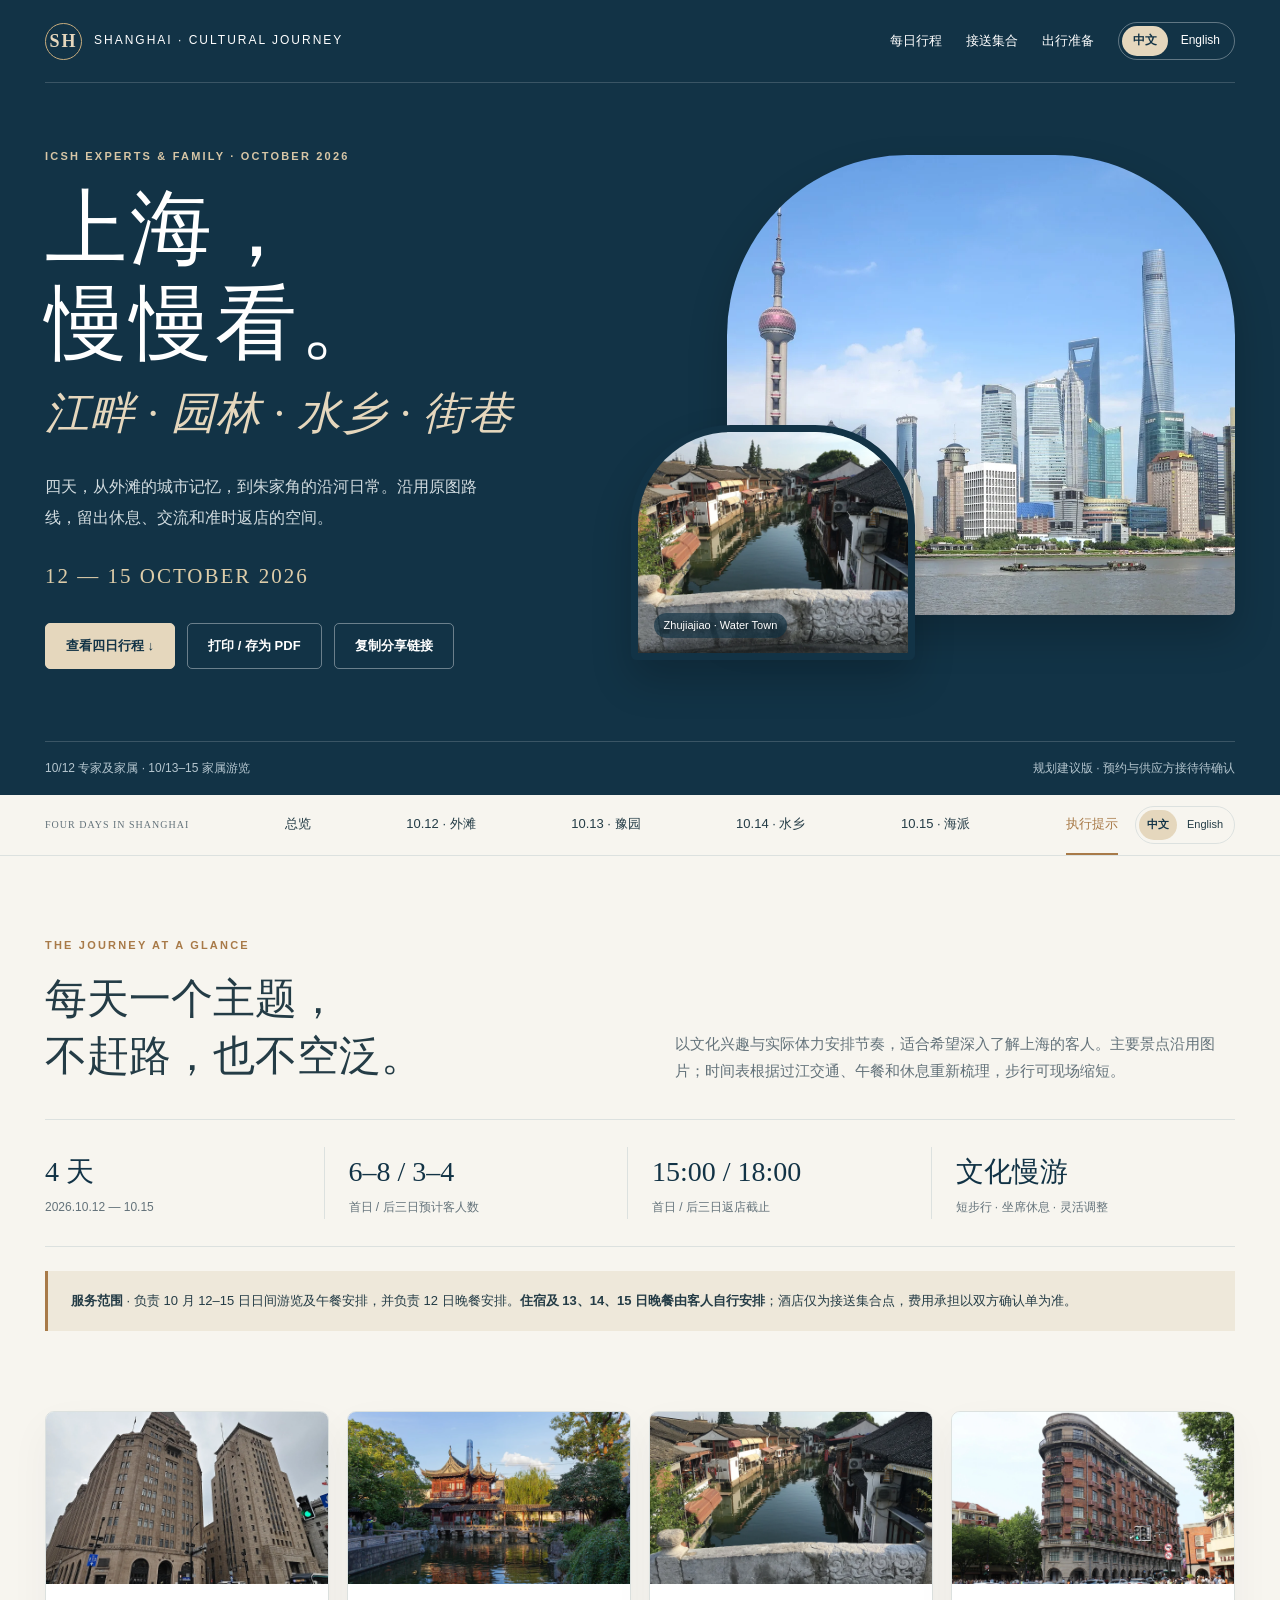
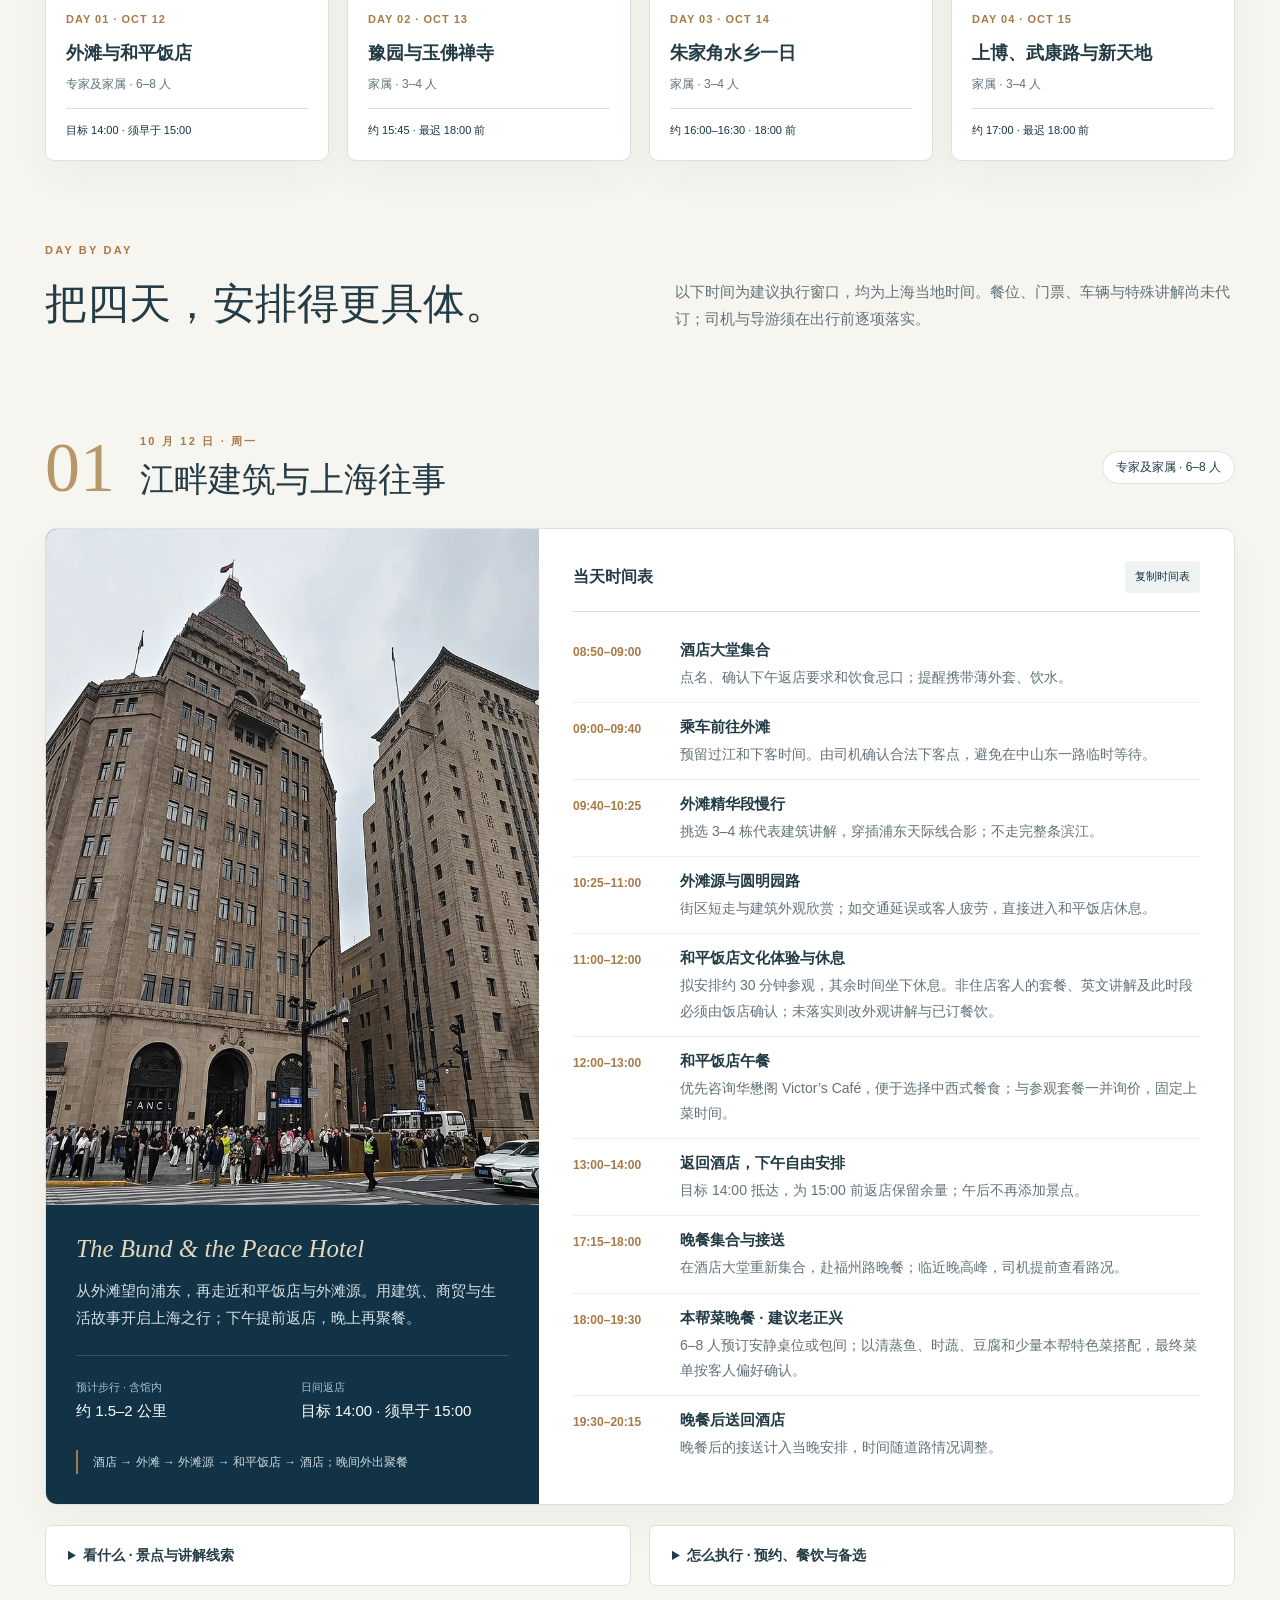
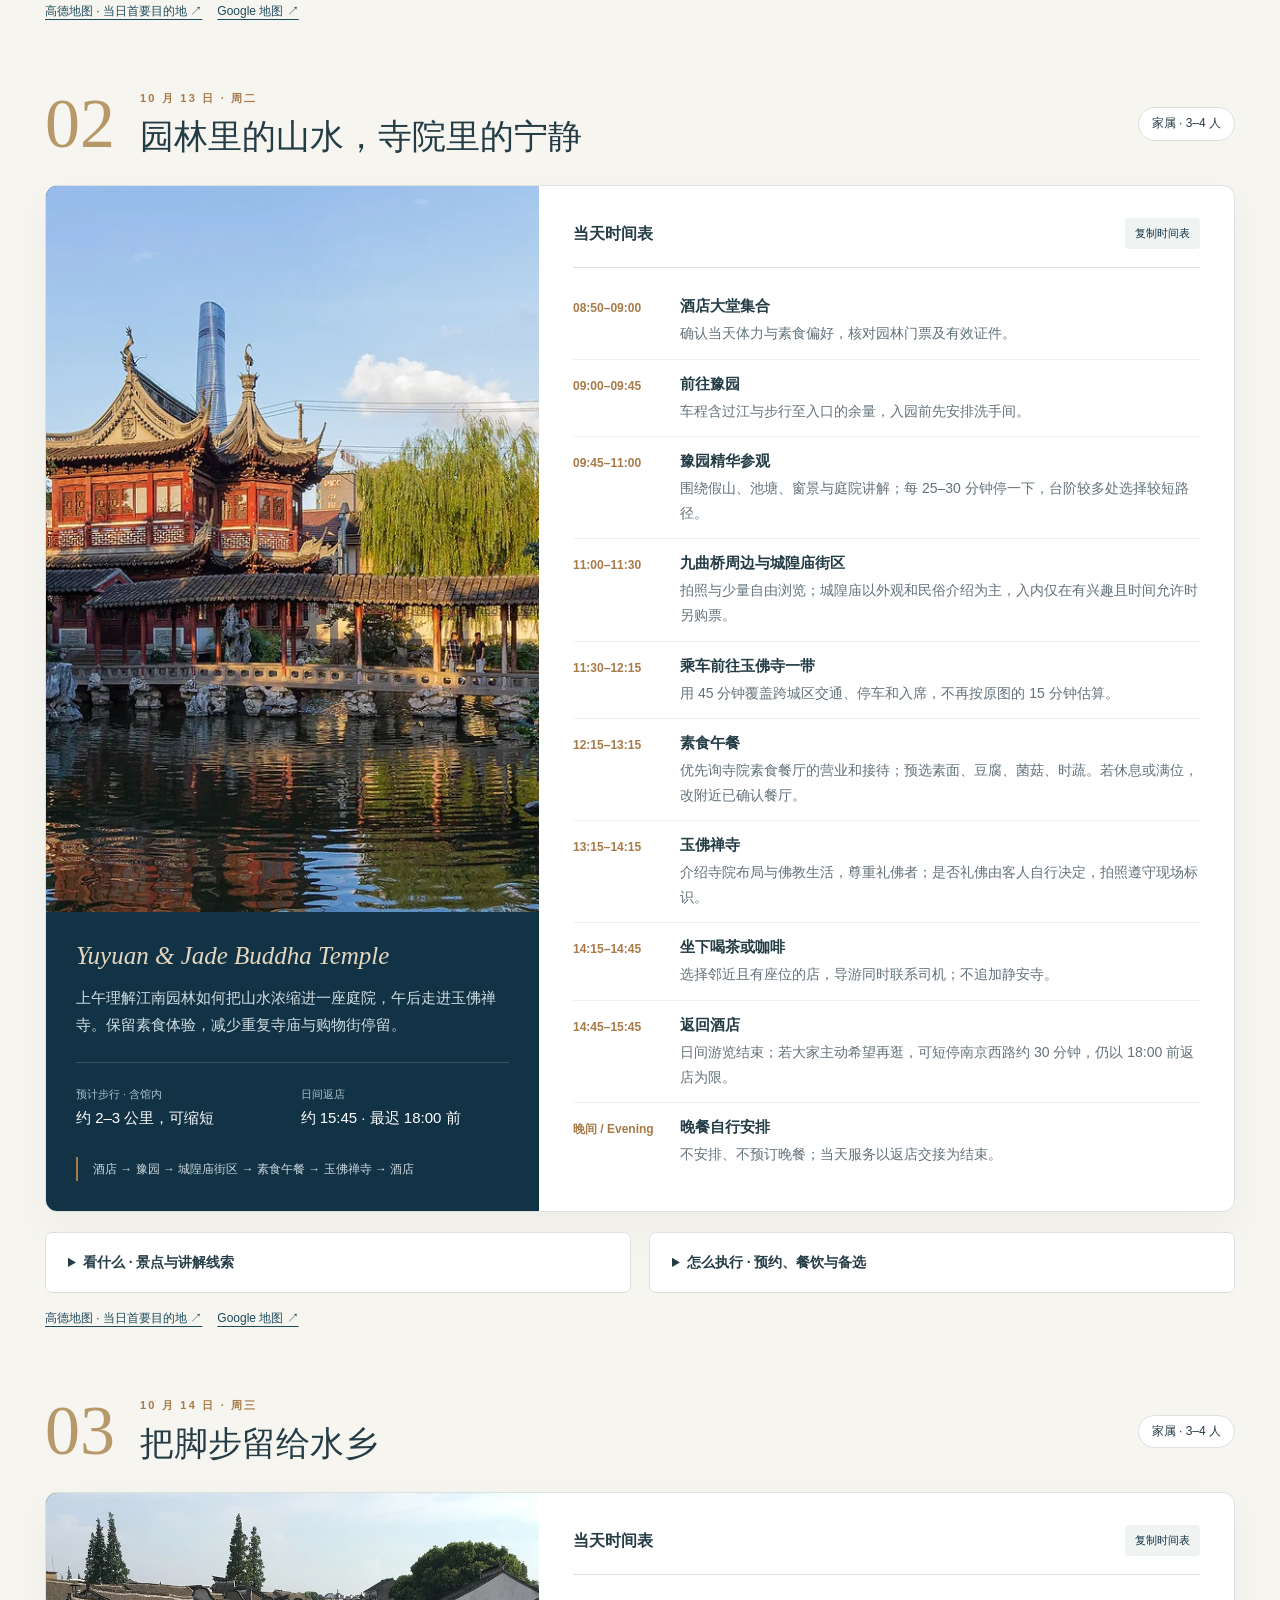
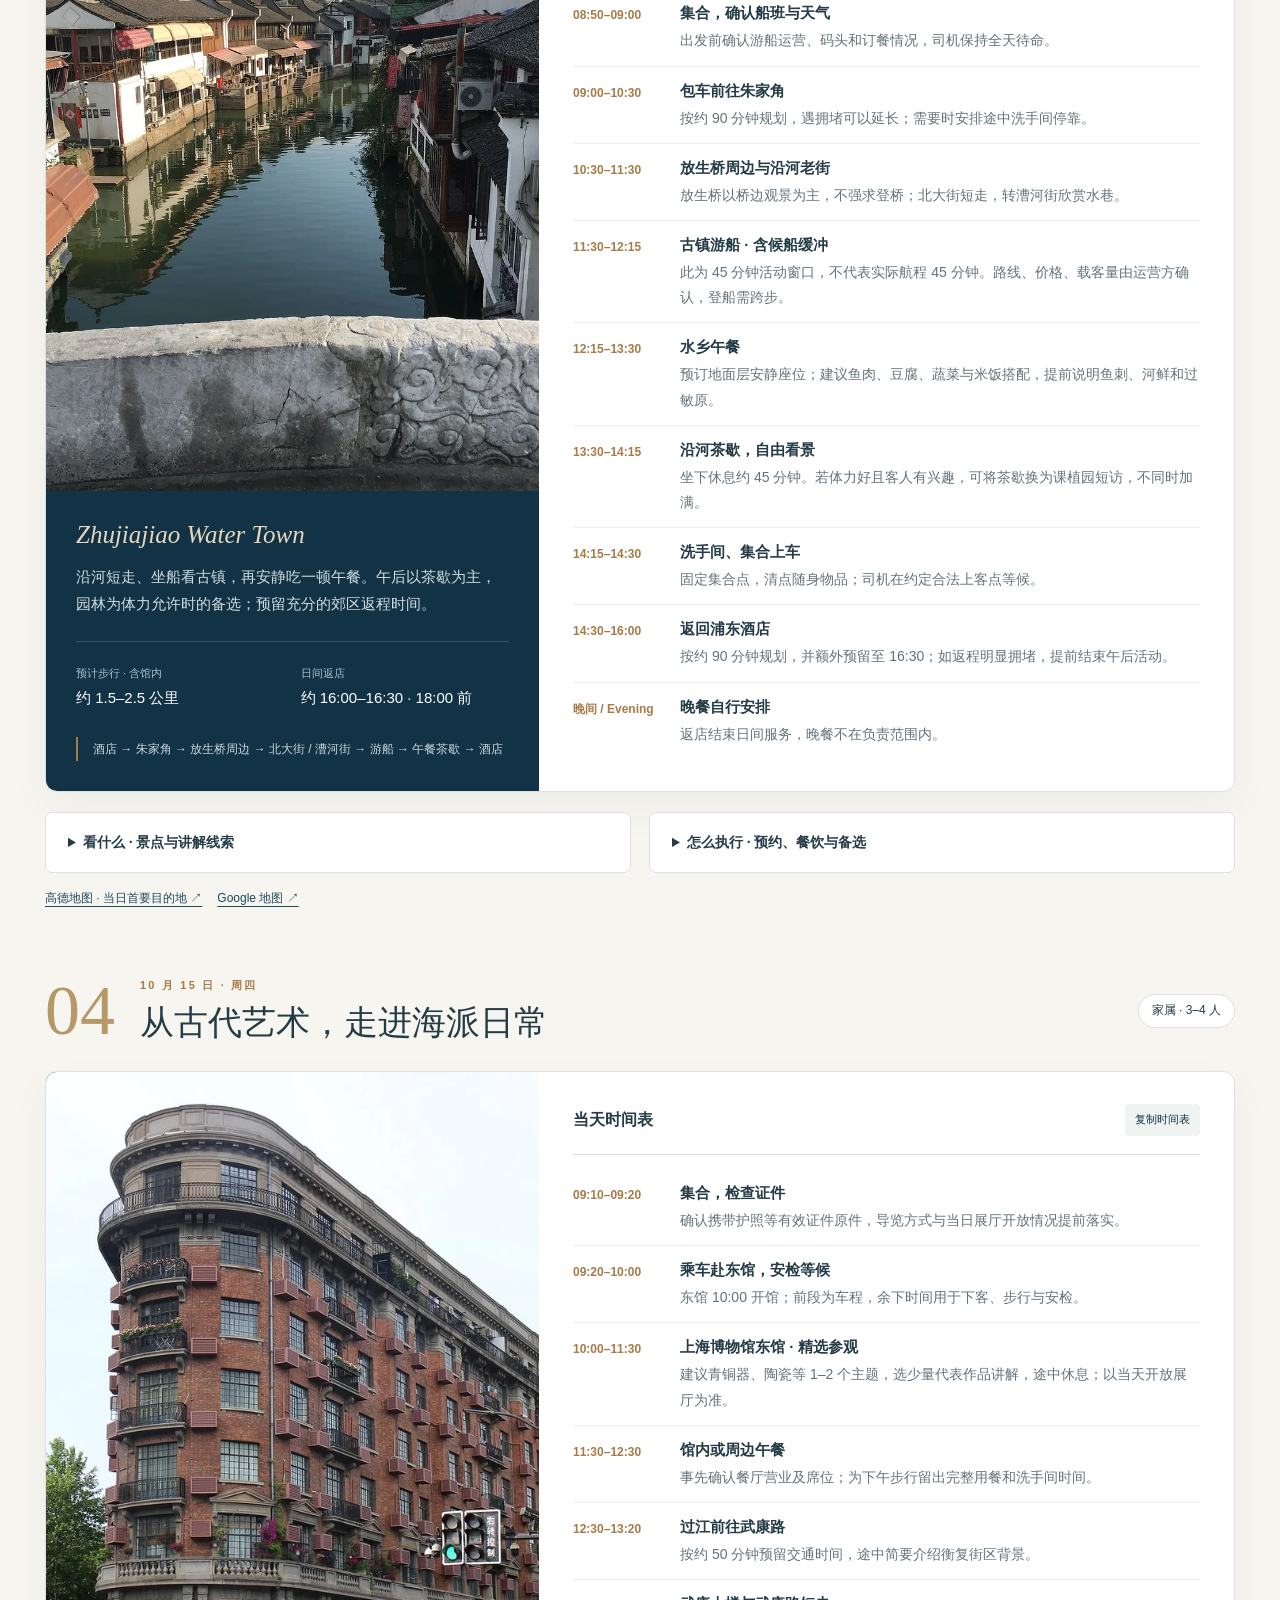
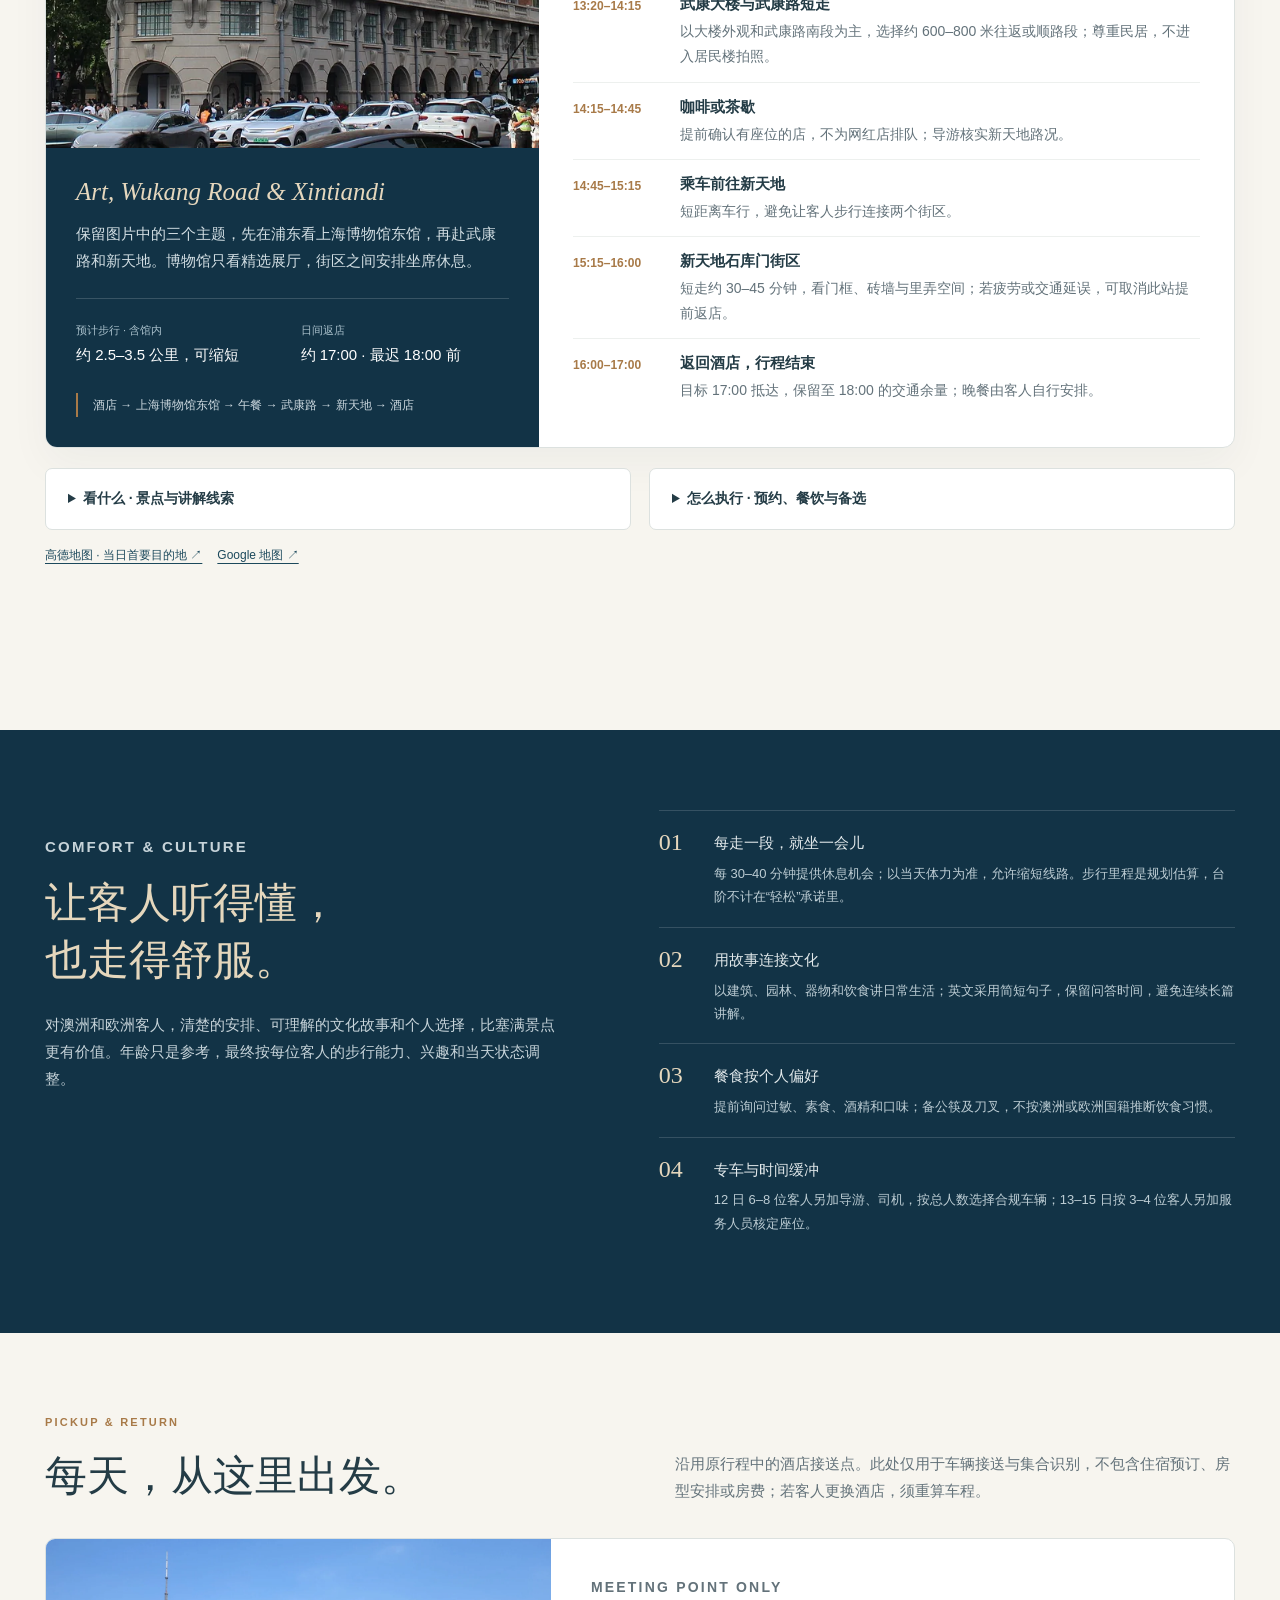
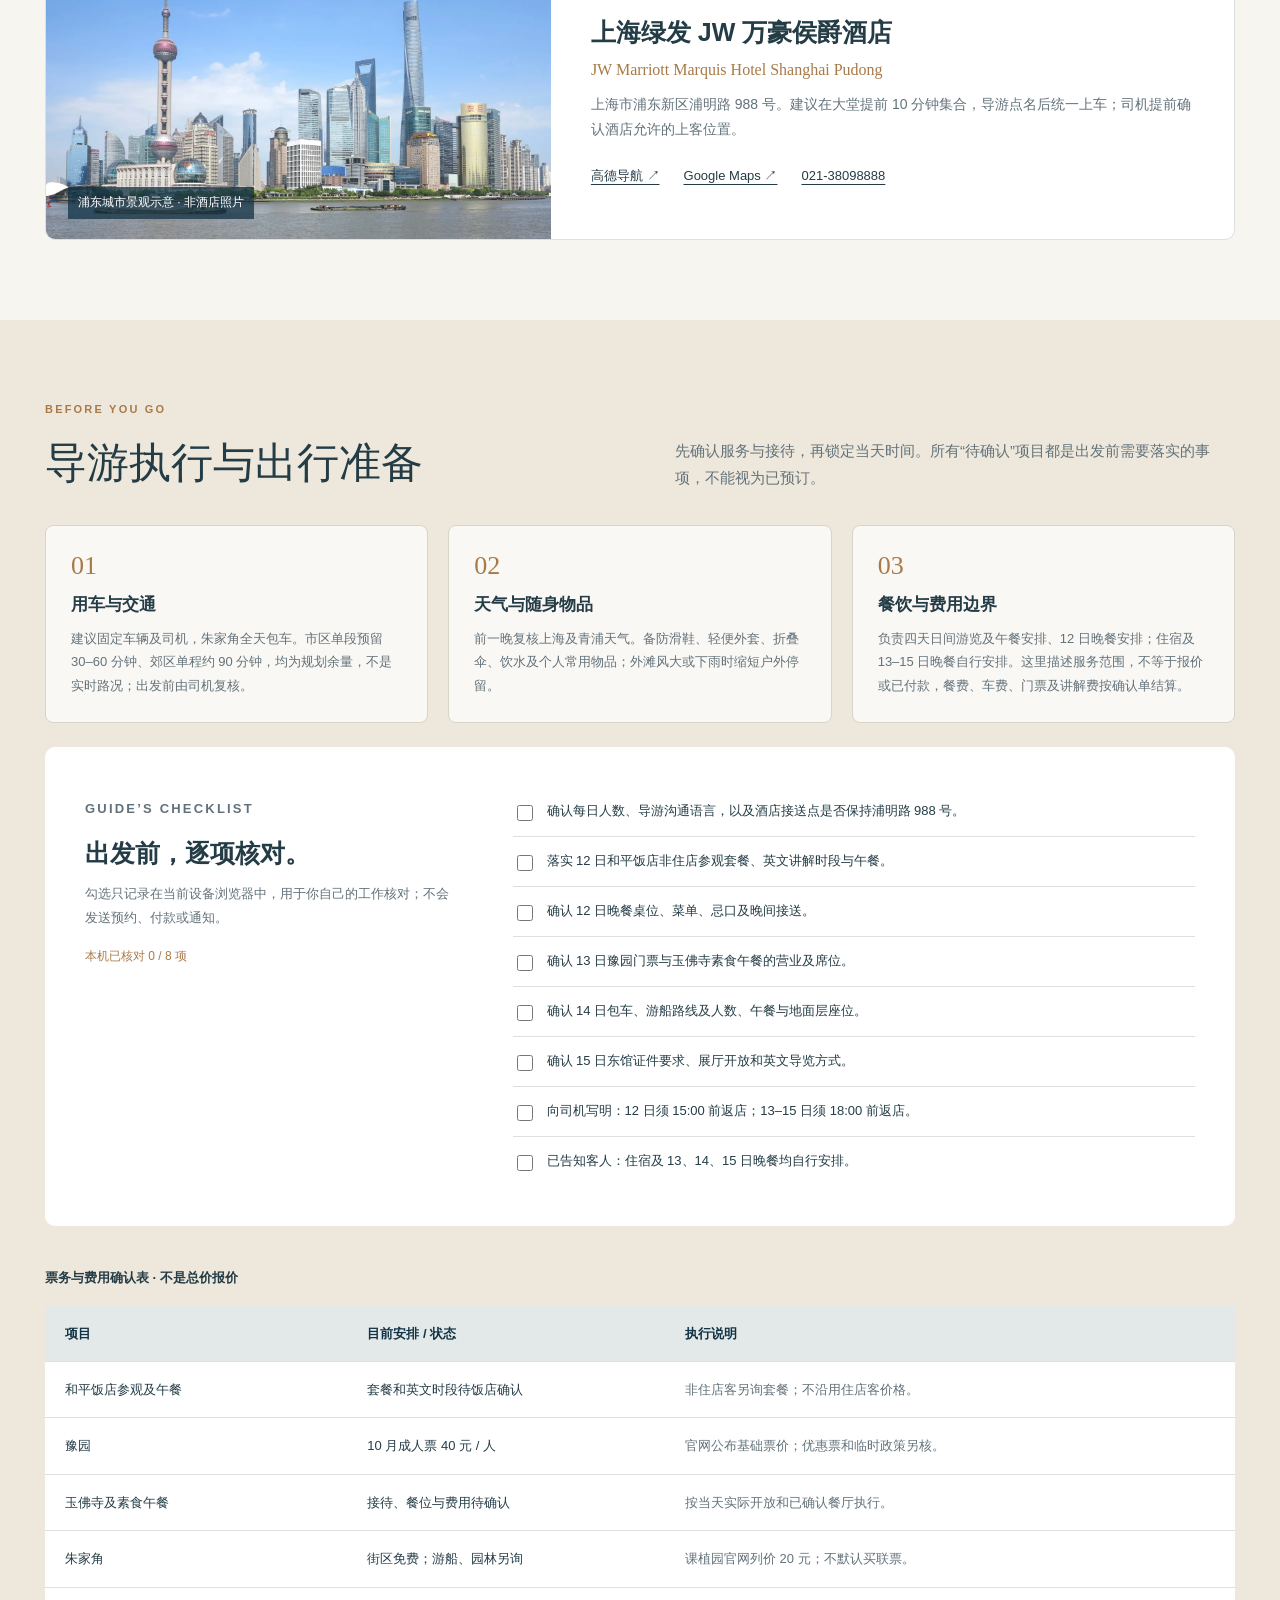
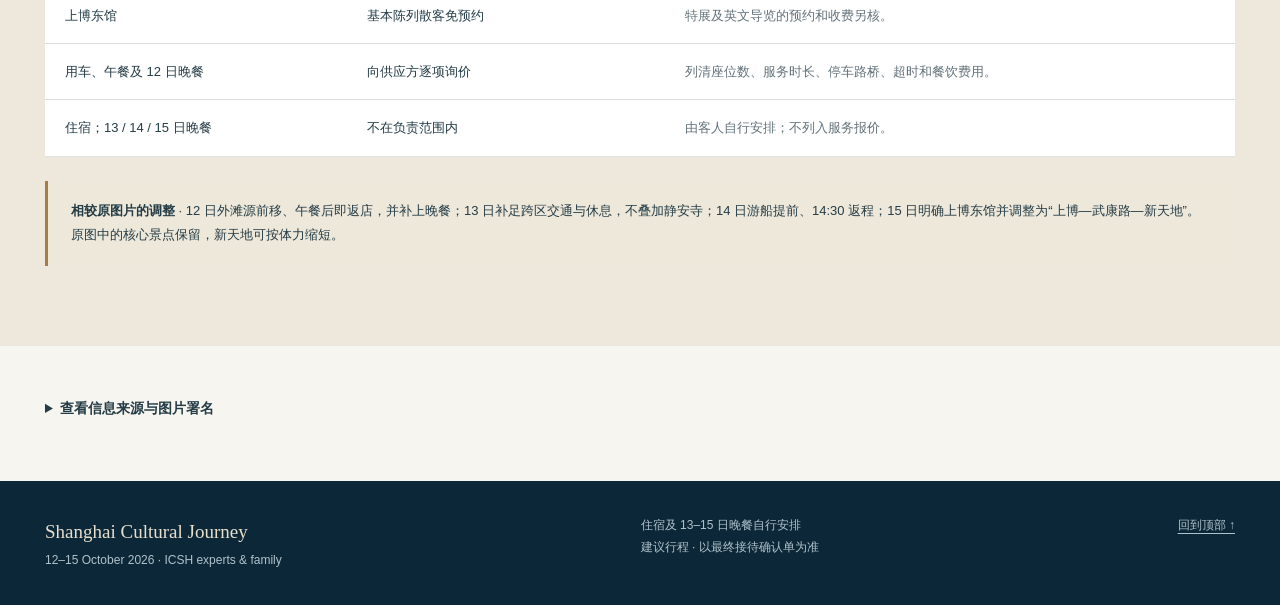
==== index.html @ ed3aecfb "Add files via upload" ====
<!doctype html>
<html lang="zh-CN"><head><meta charset="utf-8"><meta name="viewport" content="width=device-width,initial-scale=1"><meta name="theme-color" content="#123346"><meta name="description" content="上海四日文化之旅 · Shanghai Cultural Journey. 12–15 October 2026. 中文 / English，一键切换详细图文行程。"><title>上海四日文化之旅 | 2026年10月12–15日</title><link rel="icon" href="data:image/svg+xml,%3Csvg xmlns=%22http://www.w3.org/2000/svg%22 viewBox=%220 0 64 64%22%3E%3Crect width=%2264%22 height=%2264%22 rx=%2212%22 fill=%22%23123346%22/%3E%3Ctext x=%2232%22 y=%2242%22 text-anchor=%22middle%22 font-size=%2230%22 font-family=%22serif%22 fill=%22%23e5d7bd%22%3ESH%3C/text%3E%3C/svg%3E"><style>:root{--navy:#123346;--navy2:#1c495c;--ink:#243c46;--muted:#63727a;--paper:#f7f5ef;--sand:#e5d7bd;--gold:#a87a48;--line:#dce1df;--white:#fff;--shadow:0 16px 42px #1233460b}*{box-sizing:border-box}html{scroll-behavior:smooth;scroll-padding-top:96px}body{margin:0;background:var(--paper);color:var(--ink);font-family:"Segoe UI","Microsoft YaHei","PingFang SC",sans-serif;line-height:1.8}a{color:inherit;text-underline-offset:4px}button{font:inherit;cursor:pointer}button,a,input,summary{-webkit-tap-highlight-color:transparent}button:focus-visible,a:focus-visible,summary:focus-visible,input:focus-visible{outline:3px solid #d59447;outline-offset:5px}img{display:block;width:100%;object-fit:cover}h1,h2,h3,h4,p{margin:0}h1,h2,.serif{font-family:Georgia,"Songti SC","SimSun",serif}h2{font-size:clamp(30px,3.3vw,48px);font-weight:500;line-height:1.35}h3{font-size:21px;line-height:1.5}p+p{margin-top:12px}.shell{width:min(1190px,calc(100% - 64px));margin:auto}.skip{position:fixed;top:-100px;left:12px;background:white;z-index:100;padding:12px}.skip:focus{top:12px}.topbar{display:flex;justify-content:space-between;align-items:center;gap:24px;padding:22px 0;border-bottom:1px solid #ffffff2b;position:relative;z-index:2}.brand{display:flex;gap:12px;align-items:center;text-decoration:none;font-size:12px;letter-spacing:2px}.brand b{font-family:Georgia,serif;border:1px solid #c7ac7d;border-radius:50%;width:37px;height:37px;display:grid;place-items:center;color:var(--sand);font-size:18px}.toplinks{display:flex;gap:24px;align-items:center;font-size:13px}.toplinks a{text-decoration:none}.language{padding:7px 14px;border:1px solid #ffffff55;border-radius:24px}.hero{background:var(--navy);color:white;overflow:hidden}.hero-grid{display:grid;grid-template-columns:1fr 1.15fr;gap:60px;align-items:center;padding:64px 0 72px}.eyebrow{color:var(--gold);font-size:11px;font-weight:700;letter-spacing:2.2px;text-transform:uppercase;margin-bottom:14px}.hero .eyebrow{color:#d7c6a6}.hero h1{font-size:clamp(55px,6.4vw,92px);line-height:1.16;letter-spacing:3px;font-weight:500}.hero h1 em{display:block;color:var(--sand);font-size:.54em;letter-spacing:1px;font-weight:400;line-height:1.5;margin-top:10px}.hero-lead{color:#d2dce0;max-width:440px;margin:24px 0;font-size:16px;line-height:1.95}.date{font-family:Georgia,serif;color:#decda9;font-size:21px;letter-spacing:2px}.actions{display:flex;gap:12px;flex-wrap:wrap;margin-top:28px}.btn{display:inline-flex;align-items:center;justify-content:center;text-decoration:none;min-height:45px;padding:10px 20px;border:1px solid var(--line);border-radius:5px;background:transparent;color:var(--navy);font-size:13px;font-weight:600;gap:8px}.btn.primary{background:var(--sand);border-color:var(--sand);color:var(--navy)}.btn.ghost{color:white;border-color:#ffffff60}.hero-mosaic{height:505px;position:relative}.hero-photo{margin:0;position:absolute;overflow:hidden;box-shadow:0 20px 40px #0003}.hero-photo.main{right:0;top:0;width:84%;height:460px;border-radius:180px 180px 6px 6px}.hero-photo.small{bottom:0;left:0;width:47%;height:235px;border:7px solid var(--navy);border-radius:100px 100px 6px 6px}.hero-photo img{height:100%}.hero-photo figcaption{position:absolute;left:16px;bottom:15px;color:white;text-shadow:0 1px 7px #000;background:#123346aa;padding:3px 10px;font-size:11px;border-radius:20px}.hero-foot{padding:16px 0;border-top:1px solid #ffffff2b;color:#b5c6cf;font-size:12px;display:flex;justify-content:space-between;gap:20px}.quick-nav{background:#f7f5eff2;backdrop-filter:blur(12px);border-bottom:1px solid var(--line);position:sticky;top:0;z-index:20}.quick-nav .shell{display:flex;align-items:center;justify-content:space-between;gap:20px}.quick-nav a{text-decoration:none;font-size:13px;display:block;padding:17px 0;white-space:nowrap;border-bottom:2px solid transparent}.quick-nav a.active{border-color:var(--gold);color:var(--gold)}.quick-nav .small-label{font-family:Georgia,serif;font-size:12px;letter-spacing:2px;color:var(--muted)}.section{padding:80px 0}.section-head{display:grid;grid-template-columns:1fr 1fr;gap:70px;align-items:end;margin-bottom:34px}.section-head>p{color:var(--muted);font-size:15px}.facts{display:grid;grid-template-columns:repeat(4,1fr);gap:24px;border-top:1px solid var(--line);border-bottom:1px solid var(--line);padding:27px 0;margin-top:35px}.facts>div{border-right:1px solid var(--line);padding-right:20px}.facts>div:last-child{border:0}.facts strong{display:block;font-family:Georgia,"Microsoft YaHei",serif;font-size:28px;font-weight:400;color:var(--navy)}.facts span{display:block;font-size:12px;color:var(--muted)}.note{padding:18px 23px;background:#eee8da;border-left:3px solid var(--gold);font-size:13px;line-height:1.9;margin-top:24px}.overview{display:grid;grid-template-columns:repeat(4,1fr);gap:18px}.overview a{background:white;border:1px solid var(--line);text-decoration:none;overflow:hidden;border-radius:9px;transition:transform .2s;box-shadow:var(--shadow)}.overview a:hover{transform:translateY(-4px)}.overview img{height:172px}.overview .body{padding:20px}.overview small{font-size:11px;color:var(--gold);font-weight:700;letter-spacing:1px}.overview h3{font-size:18px;margin:7px 0}.overview p{font-size:12px;color:var(--muted);margin-bottom:12px}.overview span{font-size:11px;color:var(--navy);border-top:1px solid var(--line);display:block;padding-top:12px}.route-ribbon{background:var(--navy2);color:#dfd4bf;font-size:13px}.route-ribbon .shell{display:flex;justify-content:space-between;gap:18px;padding-block:23px}.route-ribbon span{color:#ffffff66}.day{padding-top:66px;scroll-margin-top:65px}.day-heading{display:flex;gap:25px;align-items:center;margin-bottom:25px}.day-number{font:70px/1 Georgia,serif;color:#b69869}.day-heading .eyebrow{margin-bottom:5px}.day-heading h2{font-size:34px}.day-heading .tag{margin-left:auto}.tag{padding:5px 13px;border:1px solid var(--line);border-radius:30px;font-size:12px;white-space:nowrap;background:#fff}.day-main{display:grid;grid-template-columns:.83fr 1.17fr;background:white;border:1px solid var(--line);border-radius:12px;overflow:hidden;box-shadow:var(--shadow)}.day-visual{background:var(--navy);color:white;display:flex;flex-direction:column}.day-visual>img{height:365px}.day-story{padding:30px}.day-story .en-name{font:italic 25px Georgia,serif;color:var(--sand);margin-bottom:14px}.day-story>p{color:#d2dee3;font-size:14px}.day-stats{display:grid;grid-template-columns:1fr 1fr;gap:16px;border-top:1px solid #ffffff29;margin-top:24px;padding-top:22px}.day-stats span{display:block;color:#a9c0cb;font-size:11px}.day-stats b{font-size:15px;font-weight:500}.day-route{margin-top:24px;font-size:12px;color:#cbd7de;border-left:2px solid var(--gold);padding-left:15px;line-height:2}.day-copy{padding:32px 34px}.timeline-top{display:flex;justify-content:space-between;align-items:center;padding-bottom:18px;border-bottom:1px solid var(--line);margin-bottom:14px;gap:15px}.timeline-top h3{font-size:16px}.copy-btn{border:0;background:#eff3f2;color:var(--navy);padding:6px 10px;border-radius:4px;font-size:11px;white-space:nowrap}.timeline{list-style:none;margin:0;padding:0}.timeline li{display:grid;grid-template-columns:91px 1fr;gap:16px;padding:12px 0;border-bottom:1px solid #edf0ee}.timeline li:last-child{border:0}.timeline time{font-size:11px;font-weight:700;color:var(--gold);padding-top:4px;font-variant-numeric:tabular-nums}.timeline h4{font-size:14px;line-height:1.6}.timeline p{font-size:12px;color:var(--muted);margin:3px 0 0;line-height:1.8}.day-tools{display:flex;gap:15px;margin-top:15px;font-size:12px}.day-tools a{color:var(--navy2)}.day-details{display:grid;grid-template-columns:1fr 1fr;gap:18px;margin-top:20px}.day-details details{background:#fff;border:1px solid var(--line);border-radius:7px;padding:0 22px}.day-details summary{font-size:14px;font-weight:600;cursor:pointer;padding:17px 0}.detail-inner{padding:0 0 22px;color:var(--muted);font-size:13px}.detail-inner ul{padding-left:19px;margin:0}.detail-inner li+li{margin-top:8px}.detail-inner a{font-size:12px}.detail-photo{height:180px;border-radius:4px;margin-bottom:14px}.source-inline{font-size:11px;margin-top:10px;color:var(--muted)}.comfort{margin-top:84px;background:var(--navy);color:#e2e9eb}.comfort h2{color:var(--sand)}.comfort-grid{display:grid;grid-template-columns:1fr 1.1fr;gap:90px}.comfort-copy>p{color:#c6d3d9;margin-top:23px;font-size:15px}.comfort-list{list-style:none;margin:0;padding:0}.comfort-list li{display:grid;grid-template-columns:35px 1fr;gap:20px;border-top:1px solid #ffffff26;padding:18px 0}.comfort-list li>span{font:24px Georgia,serif;color:var(--sand)}.comfort-list strong{font-size:15px;font-weight:500}.comfort-list p{font-size:13px;color:#bdcdd4;margin-top:4px}.hotel{display:grid;grid-template-columns:.85fr 1.15fr;border:1px solid var(--line);border-radius:10px;overflow:hidden;background:white}.hotel-visual{position:relative;min-height:300px}.hotel-visual img{height:100%;position:absolute;inset:0}.hotel-visual span{position:absolute;bottom:20px;left:22px;color:white;background:#123346bd;font-size:12px;padding:5px 10px}.hotel-content{padding:36px 40px}.hotel-content h3{font-size:25px;margin-bottom:9px}.hotel-content>p{font-size:14px;color:var(--muted)}.hotel-content .en{font:16px Georgia,serif;color:var(--gold);margin-bottom:13px}.contact-strip{display:flex;gap:24px;margin:22px 0 0;font-size:13px;flex-wrap:wrap}.practical{background:#eee8dc}.practical-grid{display:grid;grid-template-columns:repeat(3,1fr);gap:20px}.practical-grid article{background:#ffffffb5;border:1px solid #d6d5c7;padding:25px;border-radius:8px}.practical-grid .num{font:26px Georgia,serif;color:var(--gold)}.practical-grid h3{font-size:17px;margin:8px 0 10px}.practical-grid p{font-size:13px;color:var(--muted)}.check-panel{display:grid;grid-template-columns:.7fr 1.3fr;gap:60px;padding:40px;background:white;border-radius:10px;margin-top:24px}.check-panel h3{font-size:25px}.check-panel .aside p{color:var(--muted);font-size:13px;margin-top:10px}.checklist label{display:flex;align-items:flex-start;gap:11px;font-size:13px;padding:12px 0;border-bottom:1px solid var(--line);cursor:pointer}.checklist label:last-child{border:0}.checklist input{margin-top:6px;accent-color:var(--navy);width:16px;height:16px;flex-shrink:0}.checklist input:checked+span{color:#6c7c72}.progress{font-size:12px;color:var(--gold);margin-top:17px}.table-wrap{overflow-x:auto;margin-top:24px}table{width:100%;border-collapse:collapse;background:#fff;font-size:13px}th,td{text-align:left;padding:16px 20px;border-bottom:1px solid var(--line);vertical-align:top}th{background:#e3e9e8;color:var(--navy);font-weight:600}td:first-child{white-space:nowrap}td:last-child{color:var(--muted)}.sources{padding-top:50px;padding-bottom:60px}.sources summary{font-size:14px;font-weight:600;cursor:pointer}.sources .source-grid{display:grid;grid-template-columns:1fr 1fr;gap:35px;margin-top:20px}.sources ol{margin:0;padding-left:18px;font-size:12px;color:var(--muted)}.sources li+li{margin-top:8px}.sources .small{font-size:12px;color:var(--muted);margin-top:15px}.credit-list{margin-top:15px;font-size:11px;line-height:1.9;color:var(--muted)}footer{background:#0c2838;color:#b0c2cc;padding:34px 0;font-size:12px}footer .shell{display:flex;justify-content:space-between;gap:30px}footer strong{color:#e8dfcc;display:block;font-family:Georgia,"Microsoft YaHei",serif;font-weight:400;font-size:19px}.toast{position:fixed;bottom:24px;left:50%;transform:translateX(-50%);background:#123346;color:white;padding:12px 23px;border-radius:6px;box-shadow:0 4px 20px #0002;opacity:0;pointer-events:none;z-index:90;font-size:13px;transition:opacity .2s}.toast.show{opacity:1}.english-note{margin-top:14px;font-size:12px;color:#70828a}.no-print{}.print-title{display:none}
@media(min-width:1600px){.hero-grid{padding:80px 0}.hero-mosaic{height:540px}.hero-photo.main{height:490px}}
@media(max-width:1000px){.hero-grid{gap:32px}.hero h1{font-size:62px}.hero-mosaic{height:415px}.hero-photo.main{height:380px}.hero-photo.small{height:190px}.shell{width:calc(100% - 40px)}.overview{gap:12px}.overview img{height:130px}.overview .body{padding:15px}.day-main{grid-template-columns:.78fr 1.22fr}.day-copy{padding:24px}.timeline li{grid-template-columns:82px 1fr;gap:10px}.comfort-grid{gap:45px}.toplinks{gap:17px}.quick-nav .small-label{display:none}}
@media(max-width:750px){html{scroll-padding-top:62px}.shell{width:calc(100% - 32px)}.topbar{padding:16px 0}.brand{font-size:10px;letter-spacing:1px}.toplinks>a:not(.language){display:none}.toplinks{gap:8px}.hero-grid{grid-template-columns:1fr;padding:40px 0 35px;gap:36px}.hero h1{font-size:61px}.hero-lead{font-size:14px;margin:19px 0;max-width:100%}.hero-mosaic{height:350px;max-width:470px;width:100%;margin:auto}.hero-photo.main{height:325px;width:81%;border-radius:140px 140px 6px 6px}.hero-photo.small{height:181px;width:47%}.hero-foot{display:block;font-size:10px}.hero-foot span+span{display:block;margin-top:5px}.quick-nav .shell{overflow-x:auto;gap:24px}.quick-nav a{font-size:12px;padding:14px 0}.section{padding:50px 0}.section-head{grid-template-columns:1fr;gap:18px;margin-bottom:25px}.section-head>p{font-size:14px}.facts{grid-template-columns:1fr 1fr;gap:22px;margin-top:24px}.facts>div:nth-child(2){border:0}.facts strong{font-size:25px}.overview{grid-template-columns:1fr 1fr;gap:14px}.overview img{height:133px}.overview h3{font-size:16px}.overview p{font-size:11px}.overview span{font-size:10px}.route-ribbon .shell{overflow-x:auto;white-space:nowrap;font-size:11px;gap:20px}.day{padding-top:45px}.day-heading{gap:15px;flex-wrap:wrap;margin-bottom:20px}.day-number{font-size:52px}.day-heading h2{font-size:25px}.day-heading .tag{margin-left:67px;margin-top:-12px;font-size:11px}.day-heading .eyebrow{font-size:10px}.day-main{grid-template-columns:1fr}.day-visual>img{height:250px}.day-story{padding:24px}.day-stats{margin-top:18px;padding-top:16px}.day-copy{padding:22px 20px}.timeline li{grid-template-columns:78px 1fr;padding:13px 0;gap:10px}.timeline time{font-size:10px}.timeline p{font-size:12px}.day-details{grid-template-columns:1fr;gap:12px}.comfort{margin-top:50px}.comfort-grid{grid-template-columns:1fr;gap:30px}.hotel{grid-template-columns:1fr}.hotel-visual{min-height:230px}.hotel-content{padding:26px}.hotel-content h3{font-size:22px}.practical-grid{grid-template-columns:1fr;gap:14px}.practical-grid article{padding:23px}.check-panel{grid-template-columns:1fr;gap:20px;padding:25px}.sources .source-grid{grid-template-columns:1fr;gap:20px}th,td{padding:13px 14px;font-size:12px}.sources{padding-top:30px}footer .shell{display:block}footer .shell>div+div{margin-top:17px}.date{font-size:18px}}
@media screen{.timeline p{font-size:14px}.timeline h4{font-size:15px}.timeline time{font-size:12px}.day-story>p{font-size:15px}.day-visual{align-self:stretch}.day-main{align-items:stretch}.day-visual>img{flex-grow:1;min-height:365px}.day-details{align-items:start}.detail-photo+.source-inline{margin-bottom:14px}}
@media screen and (max-width:750px){.hero h1 em{font-size:24px;letter-spacing:0}.day-visual>img{flex:none;min-height:250px}.timeline p{font-size:13px}.timeline time{font-size:11px}.day-story>p{font-size:14px}html[lang="en"] .hero h1{font-size:49px;letter-spacing:0}}
@media(prefers-reduced-motion:reduce){html{scroll-behavior:auto}*{transition:none!important}}
@media print{@page{size:A4;margin:13mm}html{scroll-behavior:auto}body{background:#fff;color:#152f3d;font-size:10pt;-webkit-print-color-adjust:exact;print-color-adjust:exact}.shell{width:100%}.no-print,.topbar,.quick-nav,.hero-mosaic,.actions,.copy-btn,.toast,.sources,.day-tools,.route-ribbon{display:none!important}.hero{background:white;color:#123346}.hero-grid{display:block;padding:10px 0}.hero h1{font-size:30pt}.hero h1 em{font-size:15pt;color:#6d614c}.hero .eyebrow,.hero-lead,.date{color:#334d5c}.hero-lead{max-width:none;margin:12px 0;font-size:10pt}.hero-foot{color:#555;border-color:#ddd;padding:8px 0}.section{padding:18px 0}.section-head{gap:24px;margin-bottom:16px}.section-head h2{font-size:19pt}.section-head>p{font-size:9pt}.facts{margin-top:15px;padding:12px 0}.facts strong{font-size:17pt}.facts span{font-size:8pt}.overview img{height:90px}.overview .body{padding:10px}.overview h3{font-size:10pt}.overview p{font-size:8pt}.note{font-size:9pt;padding:10px 14px}.day{break-before:page;padding-top:5px}.day-heading h2{font-size:21pt}.day-number{font-size:45pt}.day-main{display:block;border:0;box-shadow:none}.day-visual{display:grid;grid-template-columns:.6fr 1fr;break-inside:avoid}.day-visual>img{height:190px}.day-story{padding:15px}.day-story>p{font-size:9pt}.day-story .en-name{font-size:17pt;margin-bottom:8px}.day-stats{margin-top:10px;padding-top:8px;gap:6px}.day-stats b{font-size:9pt}.day-stats span{font-size:8pt}.day-route{font-size:8pt;margin-top:8px;line-height:1.5}.day-copy{padding:14px 0}.timeline-top{padding:0 0 8px;margin:0}.timeline li{padding:6px 0;grid-template-columns:85px 1fr;break-inside:avoid}.timeline time{font-size:8pt}.timeline h4{font-size:9pt}.timeline p{font-size:8.5pt;line-height:1.5}.day-details{display:block;margin-top:8px}.day-details details{margin-top:9px;break-inside:avoid;padding:0 14px}.day-details summary{padding:10px 0;font-size:9pt}.detail-inner{font-size:8.5pt;padding-bottom:12px}.detail-photo{display:none}.comfort{margin-top:18px;break-before:page;padding:25px}.comfort-grid{gap:30px}.comfort h2{font-size:20pt}.comfort-copy>p,.comfort-list p{font-size:9pt}.comfort-list strong{font-size:10pt}.hotel{break-inside:avoid}.hotel-visual{min-height:220px}.hotel-content{padding:20px}.hotel-content h3{font-size:16pt}.hotel-content>p{font-size:9pt}.practical{background:#fff;break-before:page}.practical-grid{gap:10px}.practical-grid article{padding:15px}.practical-grid h3{font-size:11pt}.practical-grid p{font-size:9pt}.check-panel{padding:20px;border:1px solid #ddd;gap:30px}.checklist label{font-size:9pt;padding:8px 0}th,td{font-size:9pt;padding:10px}.sources[open]{display:block!important;font-size:8pt}footer{padding:15px;background:white;color:#555;border-top:1px solid #ddd}footer strong{color:#123346;font-size:12pt}}

.language-group{display:inline-flex;align-items:center;gap:2px;border:1px solid #ffffff55;border-radius:24px;padding:3px;flex-shrink:0;white-space:nowrap}
.language-group button{border:0;border-radius:20px;background:transparent;color:inherit;padding:5px 11px;font-size:12px;line-height:1.6;min-height:30px}
.language-group button[aria-pressed="true"]{background:var(--sand);color:var(--navy);font-weight:700}
.quick-nav .language-group{border-color:var(--line);margin-left:auto}
.quick-nav .language-group button{font-size:11px;padding:3px 8px}
.quick-nav .small-label{letter-spacing:1px;font-size:10px}
.quick-nav .shell{gap:17px;overflow:visible}
.nav-items{display:flex;align-items:center;justify-content:space-between;gap:20px;flex:1;min-width:0;overflow-x:auto;scrollbar-width:thin}
.nav-items .small-label{white-space:nowrap}
img[data-photo]{background:#d9e0df}
.sources a{overflow-wrap:anywhere}
.noscript{padding:18px;background:#eee8da;color:#123346;text-align:center}
@media(max-width:750px){.topbar{gap:12px}.brand span{max-width:135px;line-height:1.5}.toplinks{flex-shrink:0}.quick-nav .shell{gap:12px}.nav-items{gap:20px}.quick-nav .language-group{background:var(--paper)}.topbar .language-group button{padding:4px 9px}}
@media(max-width:420px){.brand span{max-width:110px;font-size:8px}.brand{gap:7px}.brand b{width:33px;height:33px}.topbar{gap:8px}}
@media print{.language-group{display:none!important}}
</style></head><body><noscript><p class="noscript">请启用 JavaScript 以显示照片及切换中英文。Enable JavaScript to display photos and switch languages.</p></noscript><div id="page">
 <a class="skip" href="#itinerary">跳至详细行程</a>
 <header class="hero" id="top"><nav class="topbar shell" aria-label="主导航"><a class="brand" href="#top"><b>SH</b><span>SHANGHAI · CULTURAL JOURNEY</span></a><div class="toplinks"><a href="#itinerary">每日行程</a><a href="#meeting">接送集合</a><a href="#practical">出行准备</a><div class="language-group" role="group" aria-label="Language / 语言"><button type="button" data-lang="zh" lang="zh-CN" aria-pressed="true">中文</button><button type="button" data-lang="en" lang="en" aria-pressed="false">English</button></div></div></nav>
 <div class="hero-grid shell"><div><p class="eyebrow">ICSH EXPERTS & FAMILY · OCTOBER 2026</p><h1>上海，<br>慢慢看。<em>江畔 · 园林 · 水乡 · 街巷</em></h1><p class="hero-lead">四天，从外滩的城市记忆，到朱家角的沿河日常。沿用原图路线，留出休息、交流和准时返店的空间。</p><div class="date">12 — 15 OCTOBER 2026</div><div class="actions"><a class="btn primary" href="#itinerary">查看四日行程 ↓</a><button class="btn ghost" data-print>打印 / 存为 PDF</button><button class="btn ghost" data-share>复制分享链接</button></div></div><div class="hero-mosaic"><figure class="hero-photo main"><img data-photo="skyline.webp" alt="从外滩望向陆家嘴的上海天际线" class="" loading="eager" decoding="async"><figcaption>Shanghai · The Bund</figcaption></figure><figure class="hero-photo small"><img data-photo="zhujiajiao.webp" alt="朱家角沿河街景" class="" loading="eager" decoding="async"><figcaption>Zhujiajiao · Water Town</figcaption></figure></div></div>
 <div class="hero-foot shell"><span>10/12 专家及家属 · 10/13–15 家属游览</span><span>规划建议版 · 预约与供应方接待待确认</span></div></header>
 <nav class="quick-nav" aria-label="行程快捷导航"><div class="shell"><div class="nav-items"><span class="small-label">FOUR DAYS IN SHANGHAI</span><a href="#overview">总览</a><a href="#day1">10.12 · 外滩</a><a href="#day2">10.13 · 豫园</a><a href="#day3">10.14 · 水乡</a><a href="#day4">10.15 · 海派</a><a href="#practical">执行提示</a></div><div class="language-group" role="group" aria-label="Language / 语言"><button type="button" data-lang="zh" lang="zh-CN" aria-pressed="true">中文</button><button type="button" data-lang="en" lang="en" aria-pressed="false">English</button></div></div></nav>
 <main><section class="section shell" id="overview"><div class="section-head"><div><p class="eyebrow">THE JOURNEY AT A GLANCE</p><h2>每天一个主题，<br>不赶路，也不空泛。</h2></div><p>以文化兴趣与实际体力安排节奏，适合希望深入了解上海的客人。主要景点沿用图片；时间表根据过江交通、午餐和休息重新梳理，步行可现场缩短。</p></div><div class="facts"><div><strong>4 天</strong><span>2026.10.12 — 10.15</span></div><div><strong>6–8 / 3–4</strong><span>首日 / 后三日预计客人数</span></div><div><strong>15:00 / 18:00</strong><span>首日 / 后三日返店截止</span></div><div><strong>文化慢游</strong><span>短步行 · 坐席休息 · 灵活调整</span></div></div><div class="note"><strong>服务范围</strong> · 负责 10 月 12–15 日日间游览及午餐安排，并负责 12 日晚餐安排。<strong>住宿及 13、14、15 日晚餐由客人自行安排</strong>；酒店仅为接送集合点，费用承担以双方确认单为准。</div></section>
 <section class="shell" aria-label="四日行程总览"><div class="overview"><a href="#day1"><img data-photo="peace-hotel.webp" alt="和平饭店外观" class="" loading="eager" decoding="async"><div class="body"><small>DAY 01 · OCT 12</small><h3>外滩与和平饭店</h3><p>专家及家属 · 6–8 人</p><span>目标 14:00 · 须早于 15:00</span></div></a><a href="#day2"><img data-photo="yuyuan.webp" alt="豫园园内景观" class="" loading="eager" decoding="async"><div class="body"><small>DAY 02 · OCT 13</small><h3>豫园与玉佛禅寺</h3><p>家属 · 3–4 人</p><span>约 15:45 · 最迟 18:00 前</span></div></a><a href="#day3"><img data-photo="zhujiajiao.webp" alt="朱家角漕河街与泰安桥" class="" loading="eager" decoding="async"><div class="body"><small>DAY 03 · OCT 14</small><h3>朱家角水乡一日</h3><p>家属 · 3–4 人</p><span>约 16:00–16:30 · 18:00 前</span></div></a><a href="#day4"><img data-photo="wukang.webp" alt="武康大楼外观" class="" loading="eager" decoding="async"><div class="body"><small>DAY 04 · OCT 15</small><h3>上博、武康路与新天地</h3><p>家属 · 3–4 人</p><span>约 17:00 · 最迟 18:00 前</span></div></a></div></section>
 <section class="section shell" id="itinerary"><div class="section-head"><div><p class="eyebrow">DAY BY DAY</p><h2>把四天，安排得更具体。</h2></div><p>以下时间为建议执行窗口，均为上海当地时间。餐位、门票、车辆与特殊讲解尚未代订；司机与导游须在出行前逐项落实。</p></div><article class="day" id="day1"><div class="day-heading"><span class="day-number">01</span><div><p class="eyebrow">10 月 12 日 · 周一</p><h2>江畔建筑与上海往事</h2></div><span class="tag">专家及家属 · 6–8 人</span></div>
  <div class="day-main"><div class="day-visual"><img data-photo="peace-hotel.webp" alt="和平饭店外观" class="" loading="eager" decoding="async"><div class="day-story"><div class="en-name">The Bund & the Peace Hotel</div><p>从外滩望向浦东，再走近和平饭店与外滩源。用建筑、商贸与生活故事开启上海之行；下午提前返店，晚上再聚餐。</p><div class="day-stats"><div><span>预计步行 · 含馆内</span><b>约 1.5–2 公里</b></div><div><span>日间返店</span><b>目标 14:00 · 须早于 15:00</b></div></div><div class="day-route">酒店 → 外滩 → 外滩源 → 和平饭店 → 酒店；晚间外出聚餐</div></div></div>
  <div class="day-copy"><div class="timeline-top"><h3>当天时间表</h3><button class="copy-btn" data-copy="day1">复制时间表</button></div><ol class="timeline"><li><time>08:50–09:00</time><div><h4>酒店大堂集合</h4><p>点名、确认下午返店要求和饮食忌口；提醒携带薄外套、饮水。</p></div></li><li><time>09:00–09:40</time><div><h4>乘车前往外滩</h4><p>预留过江和下客时间。由司机确认合法下客点，避免在中山东一路临时等待。</p></div></li><li><time>09:40–10:25</time><div><h4>外滩精华段慢行</h4><p>挑选 3–4 栋代表建筑讲解，穿插浦东天际线合影；不走完整条滨江。</p></div></li><li><time>10:25–11:00</time><div><h4>外滩源与圆明园路</h4><p>街区短走与建筑外观欣赏；如交通延误或客人疲劳，直接进入和平饭店休息。</p></div></li><li><time>11:00–12:00</time><div><h4>和平饭店文化体验与休息</h4><p>拟安排约 30 分钟参观，其余时间坐下休息。非住店客人的套餐、英文讲解及此时段必须由饭店确认；未落实则改外观讲解与已订餐饮。</p></div></li><li><time>12:00–13:00</time><div><h4>和平饭店午餐</h4><p>优先咨询华懋阁 Victor’s Café，便于选择中西式餐食；与参观套餐一并询价，固定上菜时间。</p></div></li><li><time>13:00–14:00</time><div><h4>返回酒店，下午自由安排</h4><p>目标 14:00 抵达，为 15:00 前返店保留余量；午后不再添加景点。</p></div></li><li><time>17:15–18:00</time><div><h4>晚餐集合与接送</h4><p>在酒店大堂重新集合，赴福州路晚餐；临近晚高峰，司机提前查看路况。</p></div></li><li><time>18:00–19:30</time><div><h4>本帮菜晚餐 · 建议老正兴</h4><p>6–8 人预订安静桌位或包间；以清蒸鱼、时蔬、豆腐和少量本帮特色菜搭配，最终菜单按客人偏好确认。</p></div></li><li><time>19:30–20:15</time><div><h4>晚餐后送回酒店</h4><p>晚餐后的接送计入当晚安排，时间随道路情况调整。</p></div></li></ol></div></div>
  <div class="day-details"><details><summary>看什么 · 景点与讲解线索</summary><div class="detail-inner"><img data-photo="bund.webp" alt="外滩建筑群 · 空中视角示意，本行程不含登塔" class="detail-photo" loading="eager" decoding="async"><p class="source-inline">外滩建筑群 · 空中视角示意，本行程不含登塔</p><ul><li>外滩：以“上海如何成为港口与商贸城市”为主线；区分不同建筑的风格，不连续堆砌年代。</li><li>和平饭店：从建筑细节与旅客生活讲起；室内参观以饭店允许的空间为准。</li><li>外滩源：圆明园路作短程延伸，不额外安排馆内购票项目。</li></ul></div></details><details><summary>怎么执行 · 预约、餐饮与备选</summary><div class="detail-inner"><ul><li>和平博物馆联系：021-61386751。官网常规英文场次为 09:00 / 15:00，本计划 11:00 时段不是已确认英文场次。</li><li>非住店客须至少提前一天咨询参观餐饮套餐；不要套用住店客免费政策或 128 元增强参观价格。</li><li>老正兴：福州路 556 号，021-63222624。桌位、包间、菜单与费用待确认。</li><li>如上午下雨：缩短外滩和外滩源，增加饭店坐席休息；如参观未订成，保留外观与餐饮，不承诺进入内部。</li></ul><p class="source-inline"><a href="https://www.fairmont.com/en/hotels/shanghai/fairmont-peace-hotel/experiences/peace-museum.html" target="_blank" rel="noopener noreferrer">和平饭店文化参观 ↗</a> · <a href="https://www.fairmont.com/en/hotels/shanghai/fairmont-peace-hotel/dining/victors-cafe.restaurant.html" target="_blank" rel="noopener noreferrer">和平饭店华懋阁 ↗</a> · <a href="https://www.meet-in-shanghai.net/cn/food/lao-zhengxing-restaurant-fuzhou-road-store-984021/" target="_blank" rel="noopener noreferrer">老正兴菜馆 ↗</a></p></div></details></div><div class="day-tools"><a href="https://uri.amap.com/search?keyword=%E4%B8%8A%E6%B5%B7%E5%92%8C%E5%B9%B3%E9%A5%AD%E5%BA%97%20%E5%8D%97%E4%BA%AC%E4%B8%9C%E8%B7%AF20%E5%8F%B7&amp;city=上海" target="_blank" rel="noopener noreferrer">高德地图 · 当日首要目的地 ↗</a><a href="https://www.google.com/maps/search/?api=1&amp;query=%E4%B8%8A%E6%B5%B7%E5%92%8C%E5%B9%B3%E9%A5%AD%E5%BA%97%20%E5%8D%97%E4%BA%AC%E4%B8%9C%E8%B7%AF20%E5%8F%B7" target="_blank" rel="noopener noreferrer">Google 地图 ↗</a></div></article><article class="day" id="day2"><div class="day-heading"><span class="day-number">02</span><div><p class="eyebrow">10 月 13 日 · 周二</p><h2>园林里的山水，寺院里的宁静</h2></div><span class="tag">家属 · 3–4 人</span></div>
  <div class="day-main"><div class="day-visual"><img data-photo="yuyuan.webp" alt="豫园园内景观" class="" loading="eager" decoding="async"><div class="day-story"><div class="en-name">Yuyuan & Jade Buddha Temple</div><p>上午理解江南园林如何把山水浓缩进一座庭院，午后走进玉佛禅寺。保留素食体验，减少重复寺庙与购物街停留。</p><div class="day-stats"><div><span>预计步行 · 含馆内</span><b>约 2–3 公里，可缩短</b></div><div><span>日间返店</span><b>约 15:45 · 最迟 18:00 前</b></div></div><div class="day-route">酒店 → 豫园 → 城隍庙街区 → 素食午餐 → 玉佛禅寺 → 酒店</div></div></div>
  <div class="day-copy"><div class="timeline-top"><h3>当天时间表</h3><button class="copy-btn" data-copy="day2">复制时间表</button></div><ol class="timeline"><li><time>08:50–09:00</time><div><h4>酒店大堂集合</h4><p>确认当天体力与素食偏好，核对园林门票及有效证件。</p></div></li><li><time>09:00–09:45</time><div><h4>前往豫园</h4><p>车程含过江与步行至入口的余量，入园前先安排洗手间。</p></div></li><li><time>09:45–11:00</time><div><h4>豫园精华参观</h4><p>围绕假山、池塘、窗景与庭院讲解；每 25–30 分钟停一下，台阶较多处选择较短路径。</p></div></li><li><time>11:00–11:30</time><div><h4>九曲桥周边与城隍庙街区</h4><p>拍照与少量自由浏览；城隍庙以外观和民俗介绍为主，入内仅在有兴趣且时间允许时另购票。</p></div></li><li><time>11:30–12:15</time><div><h4>乘车前往玉佛寺一带</h4><p>用 45 分钟覆盖跨城区交通、停车和入席，不再按原图的 15 分钟估算。</p></div></li><li><time>12:15–13:15</time><div><h4>素食午餐</h4><p>优先询寺院素食餐厅的营业和接待；预选素面、豆腐、菌菇、时蔬。若休息或满位，改附近已确认餐厅。</p></div></li><li><time>13:15–14:15</time><div><h4>玉佛禅寺</h4><p>介绍寺院布局与佛教生活，尊重礼佛者；是否礼佛由客人自行决定，拍照遵守现场标识。</p></div></li><li><time>14:15–14:45</time><div><h4>坐下喝茶或咖啡</h4><p>选择邻近且有座位的店，导游同时联系司机；不追加静安寺。</p></div></li><li><time>14:45–15:45</time><div><h4>返回酒店</h4><p>日间游览结束；若大家主动希望再逛，可短停南京西路约 30 分钟，仍以 18:00 前返店为限。</p></div></li><li><time>晚间 / Evening</time><div><h4>晚餐自行安排</h4><p>不安排、不预订晚餐；当天服务以返店交接为结束。</p></div></li></ol></div></div>
  <div class="day-details"><details><summary>看什么 · 景点与讲解线索</summary><div class="detail-inner"><img data-photo="jade-buddha.webp" alt="玉佛禅寺 · 安远路" class="detail-photo" loading="eager" decoding="async"><p class="source-inline">玉佛禅寺 · 安远路</p><ul><li>豫园与豫园商城不同：重点是购票园林，商业街只作短暂停留。</li><li>园林讲解可以用“借景、框景、小中见大”的直观例子，少用难懂术语。</li><li>玉佛寺承担当天寺院文化主题；不叠加静安寺，避免同类体验重复。</li></ul></div></details><details><summary>怎么执行 · 预约、餐饮与备选</summary><div class="detail-inner"><ul><li>豫园周二正常开放；官方常规时间 09:00–16:30，16:00 停止入园。10 月成人票官方标价 40 元，优惠资格另核。</li><li>玉佛寺：安远路 170 号，021-62663668；素食营业、团队接待和当日活动须提前问清。</li><li>外国客人不默认喜欢或不喜欢素食；提前确认蛋奶、坚果、菌菇和麸质等具体限制。</li><li>雨天园林石面可能湿滑：减少九曲桥与商城步行，优先保留短园林参观和坐席休息。</li></ul><p class="source-inline"><a href="https://www.shanghai.gov.cn/huangpu/index.html" target="_blank" rel="noopener noreferrer">豫园开放、票务及老城厢 ↗</a> · <a href="https://www.yufotemple.com/" target="_blank" rel="noopener noreferrer">玉佛禅寺 ↗</a></p></div></details></div><div class="day-tools"><a href="https://uri.amap.com/search?keyword=%E4%B8%8A%E6%B5%B7%E8%B1%AB%E5%9B%AD%20%E7%A6%8F%E4%BD%91%E8%B7%AF168%E5%8F%B7&amp;city=上海" target="_blank" rel="noopener noreferrer">高德地图 · 当日首要目的地 ↗</a><a href="https://www.google.com/maps/search/?api=1&amp;query=%E4%B8%8A%E6%B5%B7%E8%B1%AB%E5%9B%AD%20%E7%A6%8F%E4%BD%91%E8%B7%AF168%E5%8F%B7" target="_blank" rel="noopener noreferrer">Google 地图 ↗</a></div></article><article class="day" id="day3"><div class="day-heading"><span class="day-number">03</span><div><p class="eyebrow">10 月 14 日 · 周三</p><h2>把脚步留给水乡</h2></div><span class="tag">家属 · 3–4 人</span></div>
  <div class="day-main"><div class="day-visual"><img data-photo="zhujiajiao.webp" alt="朱家角漕河街与泰安桥" class="" loading="eager" decoding="async"><div class="day-story"><div class="en-name">Zhujiajiao Water Town</div><p>沿河短走、坐船看古镇，再安静吃一顿午餐。午后以茶歇为主，园林为体力允许时的备选；预留充分的郊区返程时间。</p><div class="day-stats"><div><span>预计步行 · 含馆内</span><b>约 1.5–2.5 公里</b></div><div><span>日间返店</span><b>约 16:00–16:30 · 18:00 前</b></div></div><div class="day-route">酒店 → 朱家角 → 放生桥周边 → 北大街 / 漕河街 → 游船 → 午餐茶歇 → 酒店</div></div></div>
  <div class="day-copy"><div class="timeline-top"><h3>当天时间表</h3><button class="copy-btn" data-copy="day3">复制时间表</button></div><ol class="timeline"><li><time>08:50–09:00</time><div><h4>集合，确认船班与天气</h4><p>出发前确认游船运营、码头和订餐情况，司机保持全天待命。</p></div></li><li><time>09:00–10:30</time><div><h4>包车前往朱家角</h4><p>按约 90 分钟规划，遇拥堵可以延长；需要时安排途中洗手间停靠。</p></div></li><li><time>10:30–11:30</time><div><h4>放生桥周边与沿河老街</h4><p>放生桥以桥边观景为主，不强求登桥；北大街短走，转漕河街欣赏水巷。</p></div></li><li><time>11:30–12:15</time><div><h4>古镇游船 · 含候船缓冲</h4><p>此为 45 分钟活动窗口，不代表实际航程 45 分钟。路线、价格、载客量由运营方确认，登船需跨步。</p></div></li><li><time>12:15–13:30</time><div><h4>水乡午餐</h4><p>预订地面层安静座位；建议鱼肉、豆腐、蔬菜与米饭搭配，提前说明鱼刺、河鲜和过敏原。</p></div></li><li><time>13:30–14:15</time><div><h4>沿河茶歇，自由看景</h4><p>坐下休息约 45 分钟。若体力好且客人有兴趣，可将茶歇换为课植园短访，不同时加满。</p></div></li><li><time>14:15–14:30</time><div><h4>洗手间、集合上车</h4><p>固定集合点，清点随身物品；司机在约定合法上客点等候。</p></div></li><li><time>14:30–16:00</time><div><h4>返回浦东酒店</h4><p>按约 90 分钟规划，并额外预留至 16:30；如返程明显拥堵，提前结束午后活动。</p></div></li><li><time>晚间 / Evening</time><div><h4>晚餐自行安排</h4><p>返店结束日间服务，晚餐不在负责范围内。</p></div></li></ol></div></div>
  <div class="day-details"><details><summary>看什么 · 景点与讲解线索</summary><div class="detail-inner"><img data-photo="zhujiajiao.webp" alt="沿河短走与坐席休息相结合" class="detail-photo" loading="eager" decoding="async"><p class="source-inline">沿河短走与坐席休息相结合</p><ul><li>以河道、桥梁、老街与居民生活为线索，让客人理解江南水乡的交通和生活方式。</li><li>北大街商铺密集，停留控制在短段；不安排强制购物或连续逛店。</li><li>照片为漕河街与泰安桥景观，不代表已确定的船行路线。</li></ul></div></details><details><summary>怎么执行 · 预约、餐饮与备选</summary><div class="detail-inner"><ul><li>景区咨询：021-59240077。古镇街区免费，园林和游船另计；课植园官网列价 20 元，游船按所选线路询价。</li><li>3–4 位家属加导游乘船时，要同时核实额定人数与救生衣，不能只按客人数估算包船。</li><li>石板路、石拱桥和码头台阶存在高差；行动不便时采用桥边观景＋短沿河线路，并现场确认可达路径。</li><li>雨大、停航或客人不便登船时，取消游船，改室内茶歇；不因取消项目而延迟返程。</li></ul><p class="source-inline"><a href="https://www.zhujiajiao.com/cn/questions/" target="_blank" rel="noopener noreferrer">朱家角景区 ↗</a></p></div></details></div><div class="day-tools"><a href="https://uri.amap.com/search?keyword=%E6%9C%B1%E5%AE%B6%E8%A7%92%E5%8F%A4%E9%95%87%20%E8%AF%BE%E6%A4%8D%E5%9B%AD%E8%B7%AF555%E5%8F%B7&amp;city=上海" target="_blank" rel="noopener noreferrer">高德地图 · 当日首要目的地 ↗</a><a href="https://www.google.com/maps/search/?api=1&amp;query=%E6%9C%B1%E5%AE%B6%E8%A7%92%E5%8F%A4%E9%95%87%20%E8%AF%BE%E6%A4%8D%E5%9B%AD%E8%B7%AF555%E5%8F%B7" target="_blank" rel="noopener noreferrer">Google 地图 ↗</a></div></article><article class="day" id="day4"><div class="day-heading"><span class="day-number">04</span><div><p class="eyebrow">10 月 15 日 · 周四</p><h2>从古代艺术，走进海派日常</h2></div><span class="tag">家属 · 3–4 人</span></div>
  <div class="day-main"><div class="day-visual"><img data-photo="wukang.webp" alt="武康大楼外观" class="" loading="eager" decoding="async"><div class="day-story"><div class="en-name">Art, Wukang Road & Xintiandi</div><p>保留图片中的三个主题，先在浦东看上海博物馆东馆，再赴武康路和新天地。博物馆只看精选展厅，街区之间安排坐席休息。</p><div class="day-stats"><div><span>预计步行 · 含馆内</span><b>约 2.5–3.5 公里，可缩短</b></div><div><span>日间返店</span><b>约 17:00 · 最迟 18:00 前</b></div></div><div class="day-route">酒店 → 上海博物馆东馆 → 午餐 → 武康路 → 新天地 → 酒店</div></div></div>
  <div class="day-copy"><div class="timeline-top"><h3>当天时间表</h3><button class="copy-btn" data-copy="day4">复制时间表</button></div><ol class="timeline"><li><time>09:10–09:20</time><div><h4>集合，检查证件</h4><p>确认携带护照等有效证件原件，导览方式与当日展厅开放情况提前落实。</p></div></li><li><time>09:20–10:00</time><div><h4>乘车赴东馆，安检等候</h4><p>东馆 10:00 开馆；前段为车程，余下时间用于下客、步行与安检。</p></div></li><li><time>10:00–11:30</time><div><h4>上海博物馆东馆 · 精选参观</h4><p>建议青铜器、陶瓷等 1–2 个主题，选少量代表作品讲解，途中休息；以当天开放展厅为准。</p></div></li><li><time>11:30–12:30</time><div><h4>馆内或周边午餐</h4><p>事先确认餐厅营业及席位；为下午步行留出完整用餐和洗手间时间。</p></div></li><li><time>12:30–13:20</time><div><h4>过江前往武康路</h4><p>按约 50 分钟预留交通时间，途中简要介绍衡复街区背景。</p></div></li><li><time>13:20–14:15</time><div><h4>武康大楼与武康路短走</h4><p>以大楼外观和武康路南段为主，选择约 600–800 米往返或顺路段；尊重民居，不进入居民楼拍照。</p></div></li><li><time>14:15–14:45</time><div><h4>咖啡或茶歇</h4><p>提前确认有座位的店，不为网红店排队；导游核实新天地路况。</p></div></li><li><time>14:45–15:15</time><div><h4>乘车前往新天地</h4><p>短距离车行，避免让客人步行连接两个街区。</p></div></li><li><time>15:15–16:00</time><div><h4>新天地石库门街区</h4><p>短走约 30–45 分钟，看门框、砖墙与里弄空间；若疲劳或交通延误，可取消此站提前返店。</p></div></li><li><time>16:00–17:00</time><div><h4>返回酒店，行程结束</h4><p>目标 17:00 抵达，保留至 18:00 的交通余量；晚餐由客人自行安排。</p></div></li></ol></div></div>
  <div class="day-details"><details><summary>看什么 · 景点与讲解线索</summary><div class="detail-inner"><img data-photo="museum-east.webp" alt="上海博物馆东馆 · 本版明确采用的场馆" class="detail-photo" loading="eager" decoding="async"><p class="source-inline">上海博物馆东馆 · 本版明确采用的场馆</p><img data-photo="xintiandi.webp" alt="新天地石库门街巷" class="detail-photo" loading="eager" decoding="async"><p class="source-inline">新天地 · 石库门街区</p><ul><li>上博东馆：以物件和日常生活连接古代艺术，例如“这件器物怎么用、为什么这样做”。</li><li>武康路：建筑外观、梧桐街景与社区生活，安排短走和自由交流。</li><li>新天地：说明这是经更新利用的石库门商业街区，不把它介绍成原样保留的传统居民生活。</li></ul></div></details><details><summary>怎么执行 · 预约、餐饮与备选</summary><div class="detail-inner"><ul><li>明确导航“上海博物馆东馆，世纪大道 1952 号”，不是人民广场馆。东馆常规 10:00–18:00、周二闭馆；本次周四参观。</li><li>东馆基本陈列散客免预约，特展或互动空间另核；馆内组织讲解须按馆方规定报备，可选官方英文导览。咨询 021-60226699。</li><li>人民广场馆本期为美洲古代文明大展，需购票；为围绕中国艺术安排，本版选用东馆并把它放在上午。</li><li>下雨时优先保留东馆，缩短武康路与新天地；不要为了补齐三站挤掉午餐或返店缓冲。</li></ul><p class="source-inline"><a href="https://www.shanghaimuseum.cn/mu/frontend/pg/service/visit-east" target="_blank" rel="noopener noreferrer">上海博物馆东馆到访须知 ↗</a> · <a href="https://www.shanghaimuseum.cn/mu/frontend/pg/index" target="_blank" rel="noopener noreferrer">上海博物馆当前展览 ↗</a> · <a href="https://www.shanghai.gov.cn/nw31406/20250123/15f458f237484349b2e886647d55b0ce.html" target="_blank" rel="noopener noreferrer">武康路街区 ↗</a></p></div></details></div><div class="day-tools"><a href="https://uri.amap.com/search?keyword=%E4%B8%8A%E6%B5%B7%E5%8D%9A%E7%89%A9%E9%A6%86%E4%B8%9C%E9%A6%86%20%E4%B8%96%E7%BA%AA%E5%A4%A7%E9%81%931952%E5%8F%B7&amp;city=上海" target="_blank" rel="noopener noreferrer">高德地图 · 当日首要目的地 ↗</a><a href="https://www.google.com/maps/search/?api=1&amp;query=%E4%B8%8A%E6%B5%B7%E5%8D%9A%E7%89%A9%E9%A6%86%E4%B8%9C%E9%A6%86%20%E4%B8%96%E7%BA%AA%E5%A4%A7%E9%81%931952%E5%8F%B7" target="_blank" rel="noopener noreferrer">Google 地图 ↗</a></div></article></section>
 <section class="comfort section"><div class="shell comfort-grid"><div class="comfort-copy"><p class="eyebrow">COMFORT & CULTURE</p><h2>让客人听得懂，<br>也走得舒服。</h2><p>对澳洲和欧洲客人，清楚的安排、可理解的文化故事和个人选择，比塞满景点更有价值。年龄只是参考，最终按每位客人的步行能力、兴趣和当天状态调整。</p></div><ol class="comfort-list"><li><span>01</span><div><strong>每走一段，就坐一会儿</strong><p>每 30–40 分钟提供休息机会；以当天体力为准，允许缩短线路。步行里程是规划估算，台阶不计在“轻松”承诺里。</p></div></li><li><span>02</span><div><strong>用故事连接文化</strong><p>以建筑、园林、器物和饮食讲日常生活；英文采用简短句子，保留问答时间，避免连续长篇讲解。</p></div></li><li><span>03</span><div><strong>餐食按个人偏好</strong><p>提前询问过敏、素食、酒精和口味；备公筷及刀叉，不按澳洲或欧洲国籍推断饮食习惯。</p></div></li><li><span>04</span><div><strong>专车与时间缓冲</strong><p>12 日 6–8 位客人另加导游、司机，按总人数选择合规车辆；13–15 日按 3–4 位客人另加服务人员核定座位。</p></div></li></ol></div></section>
 <section class="section shell" id="meeting"><div class="section-head"><div><p class="eyebrow">PICKUP & RETURN</p><h2>每天，从这里出发。</h2></div><p>沿用原行程中的酒店接送点。此处仅用于车辆接送与集合识别，不包含住宿预订、房型安排或房费；若客人更换酒店，须重算车程。</p></div><div class="hotel"><div class="hotel-visual"><img data-photo="skyline.webp" alt="上海浦东城市景观，非酒店照片" class="" loading="eager" decoding="async"><span>浦东城市景观示意 · 非酒店照片</span></div><div class="hotel-content"><p class="eyebrow">MEETING POINT ONLY</p><h3>上海绿发 JW 万豪侯爵酒店</h3><p class="en">JW Marriott Marquis Hotel Shanghai Pudong</p><p>上海市浦东新区浦明路 988 号。建议在大堂提前 10 分钟集合，导游点名后统一上车；司机提前确认酒店允许的上客位置。</p><div class="contact-strip"><a href="https://uri.amap.com/search?keyword=%E4%B8%8A%E6%B5%B7%E7%BB%BF%E5%8F%91JW%E4%B8%87%E8%B1%AA%E4%BE%AF%E7%88%B5%E9%85%92%E5%BA%97%20%E6%B5%A6%E6%98%8E%E8%B7%AF988%E5%8F%B7&amp;city=上海" target="_blank" rel="noopener noreferrer">高德导航 ↗</a><a href="https://www.google.com/maps/search/?api=1&amp;query=JW%20Marriott%20Marquis%20Hotel%20Shanghai%20Pudong%20988%20Puming%20Road" target="_blank" rel="noopener noreferrer">Google Maps ↗</a><a href="tel:+862138098888">021-38098888</a></div></div></div></section>
 <section class="practical section" id="practical"><div class="shell"><div class="section-head"><div><p class="eyebrow">BEFORE YOU GO</p><h2>导游执行与出行准备</h2></div><p>先确认服务与接待，再锁定当天时间。所有“待确认”项目都是出发前需要落实的事项，不能视为已预订。</p></div><div class="practical-grid"><article><span class="num">01</span><h3>用车与交通</h3><p>建议固定车辆及司机，朱家角全天包车。市区单段预留 30–60 分钟、郊区单程约 90 分钟，均为规划余量，不是实时路况；出发前由司机复核。</p></article><article><span class="num">02</span><h3>天气与随身物品</h3><p>前一晚复核上海及青浦天气。备防滑鞋、轻便外套、折叠伞、饮水及个人常用物品；外滩风大或下雨时缩短户外停留。</p></article><article><span class="num">03</span><h3>餐饮与费用边界</h3><p>负责四天日间游览及午餐安排、12 日晚餐安排；住宿及 13–15 日晚餐自行安排。这里描述服务范围，不等于报价或已付款，餐费、车费、门票及讲解费按确认单结算。</p></article></div><div class="check-panel"><div class="aside"><p class="eyebrow">GUIDE’S CHECKLIST</p><h3>出发前，逐项核对。</h3><p>勾选只记录在当前设备浏览器中，用于你自己的工作核对；不会发送预约、付款或通知。</p><div class="progress" role="status" aria-live="polite"></div></div><div class="checklist"><label><input type="checkbox" id="check1"><span>确认每日人数、导游沟通语言，以及酒店接送点是否保持浦明路 988 号。</span></label><label><input type="checkbox" id="check2"><span>落实 12 日和平饭店非住店参观套餐、英文讲解时段与午餐。</span></label><label><input type="checkbox" id="check3"><span>确认 12 日晚餐桌位、菜单、忌口及晚间接送。</span></label><label><input type="checkbox" id="check4"><span>确认 13 日豫园门票与玉佛寺素食午餐的营业及席位。</span></label><label><input type="checkbox" id="check5"><span>确认 14 日包车、游船路线及人数、午餐与地面层座位。</span></label><label><input type="checkbox" id="check6"><span>确认 15 日东馆证件要求、展厅开放和英文导览方式。</span></label><label><input type="checkbox" id="check7"><span>向司机写明：12 日须 15:00 前返店；13–15 日须 18:00 前返店。</span></label><label><input type="checkbox" id="check8"><span>已告知客人：住宿及 13、14、15 日晚餐均自行安排。</span></label></div></div><div class="table-wrap"><table><caption style="text-align:left;padding:16px 0;font-weight:600">票务与费用确认表 · 不是总价报价</caption><thead><tr><th>项目</th><th>目前安排 / 状态</th><th>执行说明</th></tr></thead><tbody><tr><td>和平饭店参观及午餐</td><td>套餐和英文时段待饭店确认</td><td>非住店客另询套餐；不沿用住店客价格。</td></tr><tr><td>豫园</td><td>10 月成人票 40 元 / 人</td><td>官网公布基础票价；优惠票和临时政策另核。</td></tr><tr><td>玉佛寺及素食午餐</td><td>接待、餐位与费用待确认</td><td>按当天实际开放和已确认餐厅执行。</td></tr><tr><td>朱家角</td><td>街区免费；游船、园林另询</td><td>课植园官网列价 20 元；不默认买联票。</td></tr><tr><td>上博东馆</td><td>基本陈列散客免预约</td><td>特展及英文导览的预约和收费另核。</td></tr><tr><td>用车、午餐及 12 日晚餐</td><td>向供应方逐项询价</td><td>列清座位数、服务时长、停车路桥、超时和餐饮费用。</td></tr><tr><td>住宿；13 / 14 / 15 日晚餐</td><td>不在负责范围内</td><td>由客人自行安排；不列入服务报价。</td></tr></tbody></table></div><div class="note"><strong>相较原图片的调整</strong> · 12 日外滩源前移、午餐后即返店，并补上晚餐；13 日补足跨区交通与休息，不叠加静安寺；14 日游船提前、14:30 返程；15 日明确上博东馆并调整为“上博—武康路—新天地”。原图中的核心景点保留，新天地可按体力缩短。</div></div></section>
 <section class="sources shell"><details><summary>查看信息来源与图片署名</summary><div class="source-grid"><div><p class="eyebrow">OFFICIAL INFORMATION</p><ol><li><a href="https://www.fairmont.com/en/hotels/shanghai/fairmont-peace-hotel/experiences/peace-museum.html" target="_blank" rel="noopener noreferrer">和平饭店文化参观 ↗</a></li><li><a href="https://www.shanghai.gov.cn/huangpu/index.html" target="_blank" rel="noopener noreferrer">豫园开放、票务及老城厢 ↗</a></li><li><a href="https://www.yufotemple.com/" target="_blank" rel="noopener noreferrer">玉佛禅寺 ↗</a></li><li><a href="https://www.zhujiajiao.com/cn/questions/" target="_blank" rel="noopener noreferrer">朱家角景区 ↗</a></li><li><a href="https://www.shanghaimuseum.cn/mu/frontend/pg/service/visit-east" target="_blank" rel="noopener noreferrer">上海博物馆东馆到访须知 ↗</a></li><li><a href="https://www.shanghaimuseum.cn/mu/frontend/pg/index" target="_blank" rel="noopener noreferrer">上海博物馆当前展览 ↗</a></li><li><a href="https://www.fairmont.com/en/hotels/shanghai/fairmont-peace-hotel/dining/victors-cafe.restaurant.html" target="_blank" rel="noopener noreferrer">和平饭店华懋阁 ↗</a></li><li><a href="https://www.meet-in-shanghai.net/cn/food/lao-zhengxing-restaurant-fuzhou-road-store-984021/" target="_blank" rel="noopener noreferrer">老正兴菜馆 ↗</a></li><li><a href="https://www.marriott.com.cn/hotels/shamj-jw-marriott-marquis-hotel-shanghai-pudong/overview/" target="_blank" rel="noopener noreferrer">酒店集合点 ↗</a></li><li><a href="https://www.shanghai.gov.cn/nw31406/20250123/15f458f237484349b2e886647d55b0ce.html" target="_blank" rel="noopener noreferrer">武康路街区 ↗</a></li></ol></div><div><p class="eyebrow">PHOTO CREDITS</p><ol class="credit-list"><li><a href="https://commons.wikimedia.org/wiki/File:Shanghai_skyline_from_the_bund.jpg" target="_blank" rel="noopener noreferrer">上海陆家嘴天际线，从外滩眺望 ↗</a> — https://www.pxfuel.com/en/free-photo-ovozr · <a href="http://creativecommons.org/publicdomain/zero/1.0/deed.en" target="_blank" rel="noopener noreferrer">CC0 ↗</a></li><li><a href="https://commons.wikimedia.org/wiki/File:20191114_Bund_from_Shanghai_Tower-1.jpg" target="_blank" rel="noopener noreferrer">上海外滩历史建筑群 ↗</a> — Balon Greyjoy · <a href="http://creativecommons.org/publicdomain/zero/1.0/deed.en" target="_blank" rel="noopener noreferrer">CC0 ↗</a></li><li><a href="https://commons.wikimedia.org/wiki/File:Peace_Hotel_and_Bank_of_China_Building_Shanghai_20260417.jpg" target="_blank" rel="noopener noreferrer">上海和平饭店 ↗</a> — DvTor8303 · <a href="http://creativecommons.org/publicdomain/zero/1.0/deed.en" target="_blank" rel="noopener noreferrer">CC0 ↗</a></li><li><a href="https://commons.wikimedia.org/wiki/File:Shanghai_-_Yu_Garden_-_0035.jpg" target="_blank" rel="noopener noreferrer">上海豫园园林 ↗</a> — Stefan Fussan · <a href="https://creativecommons.org/licenses/by-sa/3.0" target="_blank" rel="noopener noreferrer">CC BY-SA 3.0 ↗</a></li><li><a href="https://commons.wikimedia.org/wiki/File:Shanghai_jade_buddha_temple_outside.jpg" target="_blank" rel="noopener noreferrer">上海玉佛禅寺外观 ↗</a> — Iamtherealnick · <a href="https://creativecommons.org/licenses/by-sa/3.0" target="_blank" rel="noopener noreferrer">CC BY-SA 3.0 ↗</a></li><li><a href="https://commons.wikimedia.org/wiki/File:Shanghai_Qingpu_-_Zhujiajiao_IMG_8276_Caohe_Street_and_canal_Tai%27an_Bridge.jpg" target="_blank" rel="noopener noreferrer">上海朱家角漕河街与泰安桥 ↗</a> — Bjoertvedt · <a href="https://creativecommons.org/licenses/by-sa/4.0" target="_blank" rel="noopener noreferrer">CC BY-SA 4.0 ↗</a></li><li><a href="https://commons.wikimedia.org/wiki/File:Wukang_Mansion_20250504-3.jpg" target="_blank" rel="noopener noreferrer">上海武康大楼 ↗</a> — Suicasmo · <a href="http://creativecommons.org/publicdomain/zero/1.0/deed.en" target="_blank" rel="noopener noreferrer">CC0 ↗</a></li><li><a href="https://commons.wikimedia.org/wiki/File:Shanghai_Museum_East_20241201.jpg" target="_blank" rel="noopener noreferrer">上海博物馆东馆 ↗</a> — Nat4Eben · <a href="https://creativecommons.org/licenses/by-sa/4.0" target="_blank" rel="noopener noreferrer">CC BY-SA 4.0 ↗</a></li><li><a href="https://commons.wikimedia.org/wiki/File:Xintiandi_Area_(6042357841).jpg" target="_blank" rel="noopener noreferrer">上海新天地石库门街巷 ↗</a> — Can Pac Swire from Toronto, Canada · <a href="https://creativecommons.org/licenses/by-sa/2.0" target="_blank" rel="noopener noreferrer">CC BY-SA 2.0 ↗</a></li></ol></div></div><p class="small">官方信息核对日期：2026 年 10 月 10 日。车程、步行里程、游览时间为本计划估算，非导航实测。所有照片展示景观，不代表出行当日实况；照片经缩放、转为 WebP，排版可能裁切，BY-SA 图片衍生版本保持对应许可。</p><p class="small">版式与内容深度参考 <a href="https://ericlin412.github.io/guilin-itinerary/" target="_blank" rel="noopener noreferrer">Guilin itinerary ↗</a> · 上海行程依据用户提供的原图与接待要求重新编排。</p></details></section>
 </main><footer><div class="shell"><div><strong>Shanghai Cultural Journey</strong><p>12–15 October 2026 · ICSH experts & family</p></div><div>住宿及 13–15 日晚餐自行安排<br>建议行程 · 以最终接待确认单为准</div><a href="#top">回到顶部 ↑</a></div></footer><div class="toast" role="status" aria-live="polite"></div></div><template id="content-en">
 <a class="skip" href="#itinerary">Skip to the itinerary</a>
 <header class="hero" id="top"><nav class="topbar shell" aria-label="Main navigation"><a class="brand" href="#top"><b>SH</b><span>SHANGHAI · CULTURAL JOURNEY</span></a><div class="toplinks"><a href="#itinerary">Itinerary</a><a href="#meeting">Meeting point</a><a href="#practical">Essentials</a><div class="language-group" role="group" aria-label="Language / 语言"><button type="button" data-lang="zh" lang="zh-CN" aria-pressed="false">中文</button><button type="button" data-lang="en" lang="en" aria-pressed="true">English</button></div></div></nav>
 <div class="hero-grid shell"><div><p class="eyebrow">ICSH EXPERTS & FAMILY · OCTOBER 2026</p><h1>Shanghai,<br>at your pace.<em>River, gardens, canals & city life</em></h1><p class="hero-lead">Four days from the Bund’s city stories to the canals of Zhujiajiao. The original route, with room to rest, explore and return on time.</p><div class="date">12 — 15 OCTOBER 2026</div><div class="actions"><a class="btn primary" href="#itinerary">Explore the four days ↓</a><button class="btn ghost" data-print>Print / save as PDF</button><button class="btn ghost" data-share>Copy link</button></div></div><div class="hero-mosaic"><figure class="hero-photo main"><img data-photo="skyline.webp" alt="Shanghai skyline viewed from the Bund" class="" loading="eager" decoding="async"><figcaption>Shanghai · The Bund</figcaption></figure><figure class="hero-photo small"><img data-photo="zhujiajiao.webp" alt="A canal in Zhujiajiao" class="" loading="eager" decoding="async"><figcaption>Zhujiajiao · Water Town</figcaption></figure></div></div>
 <div class="hero-foot shell"><span>12 Oct: experts & family · 13–15 Oct: family programme</span><span>Proposed programme · supplier bookings pending confirmation</span></div></header>
 <nav class="quick-nav" aria-label="Itinerary shortcuts"><div class="shell"><div class="nav-items"><span class="small-label">FOUR DAYS IN SHANGHAI</span><a href="#overview">Overview</a><a href="#day1">10.12 · Bund</a><a href="#day2">10.13 · Gardens</a><a href="#day3">10.14 · Canals</a><a href="#day4">10.15 · Art & city</a><a href="#practical">Essentials</a></div><div class="language-group" role="group" aria-label="Language / 语言"><button type="button" data-lang="zh" lang="zh-CN" aria-pressed="false">中文</button><button type="button" data-lang="en" lang="en" aria-pressed="true">English</button></div></div></nav>
 <main><section class="section shell" id="overview"><div class="section-head"><div><p class="eyebrow">THE JOURNEY AT A GLANCE</p><h2>A different story,<br>every day.</h2></div><p>Designed around cultural curiosity and personal comfort. The main sights follow the supplied itinerary, with more realistic transfer, meal and rest windows. Walks can be shortened on the day.</p></div><div class="facts"><div><strong>4 days</strong><span>2026.10.12 — 10.15</span></div><div><strong>6–8 / 3–4</strong><span>Day one / following days: expected guests</span></div><div><strong>15:00 / 18:00</strong><span>Return deadlines: day one / other days</span></div><div><strong>Culture & comfort</strong><span>Short walks · seated breaks · flexibility</span></div></div><div class="note"><strong>Service scope</strong> · Daytime sightseeing and lunch arrangements on 12–15 October, plus dinner arrangements on 12 October. <strong>Accommodation and dinners on 13, 14 and 15 October are arranged by guests independently.</strong> The hotel is a pickup and return point only; charges follow the agreed service confirmation.</div></section>
 <section class="shell" aria-label="Four-day overview"><div class="overview"><a href="#day1"><img data-photo="peace-hotel.webp" alt="Fairmont Peace Hotel exterior" class="" loading="eager" decoding="async"><div class="body"><small>DAY 01 · OCT 12</small><h3>The Bund & Peace Hotel</h3><p>Experts & family · 6–8 guests</p><span>Target 14:00 · before 15:00</span></div></a><a href="#day2"><img data-photo="yuyuan.webp" alt="Inside Yuyuan Garden" class="" loading="eager" decoding="async"><div class="body"><small>DAY 02 · OCT 13</small><h3>Yuyuan & Jade Buddha Temple</h3><p>Family · 3–4 guests</p><span>Around 15:45 · before 18:00</span></div></a><a href="#day3"><img data-photo="zhujiajiao.webp" alt="Caohe canal &amp; Tai’an Bridge, Zhujiajiao" class="" loading="eager" decoding="async"><div class="body"><small>DAY 03 · OCT 14</small><h3>A day in Zhujiajiao</h3><p>Family · 3–4 guests</p><span>Around 16:00–16:30 · before 18:00</span></div></a><a href="#day4"><img data-photo="wukang.webp" alt="Wukang Mansion exterior" class="" loading="eager" decoding="async"><div class="body"><small>DAY 04 · OCT 15</small><h3>Museum, Wukang & Xintiandi</h3><p>Family · 3–4 guests</p><span>Around 17:00 · before 18:00</span></div></a></div></section>
 <section class="section shell" id="itinerary"><div class="section-head"><div><p class="eyebrow">DAY BY DAY</p><h2>Your four days,<br>in detail.</h2></div><p>All times are proposed windows in Shanghai local time. Tables, tickets, vehicles and specialist tours have not been booked; the guide and driver should confirm them before travel.</p></div><article class="day" id="day1"><div class="day-heading"><span class="day-number">01</span><div><p class="eyebrow">Monday · 12 October</p><h2>A city told by its river</h2></div><span class="tag">Experts & family · 6–8 guests</span></div>
  <div class="day-main"><div class="day-visual"><img data-photo="peace-hotel.webp" alt="Fairmont Peace Hotel exterior" class="" loading="eager" decoding="async"><div class="day-story"><div class="en-name">The Bund & the Peace Hotel</div><p>Begin with the river, the Bund’s historic façades and the Peace Hotel. Return early for afternoon commitments, then meet again for a Shanghai-style dinner.</p><div class="day-stats"><div><span>Estimated walking · including galleries</span><b>About 1.5–2 km</b></div><div><span>Daytime return</span><b>Target 14:00 · before 15:00</b></div></div><div class="day-route">Hotel → Bund → Rockbund → Peace Hotel → hotel; dinner outing in the evening</div></div></div>
  <div class="day-copy"><div class="timeline-top"><h3>The day, hour by hour</h3><button class="copy-btn" data-copy="day1">Copy schedule</button></div><ol class="timeline"><li><time>08:50–09:00</time><div><h4>Meet in the hotel lobby</h4><p>Confirm attendance, dietary needs and the afternoon return deadline. Bring water and a light layer.</p></div></li><li><time>09:00–09:40</time><div><h4>Drive to the Bund</h4><p>Allow for the river crossing and a safe, permitted drop-off arranged by the driver.</p></div></li><li><time>09:40–10:25</time><div><h4>A short Bund walk</h4><p>Focus on a few façades and the skyline opposite, with time for photos and pauses.</p></div></li><li><time>10:25–11:00</time><div><h4>Rockbund & Yuanmingyuan Road</h4><p>A short architectural walk. Skip this stop if traffic or energy levels call for an earlier rest.</p></div></li><li><time>11:00–12:00</time><div><h4>Peace Hotel heritage visit & rest</h4><p>A proposed 30-minute heritage visit with time to sit down. The hotel must confirm a non-resident package, English guiding and this time slot; otherwise retain the exterior visit and confirmed dining.</p></div></li><li><time>12:00–13:00</time><div><h4>Lunch at the Peace Hotel</h4><p>Ask Victor’s Café about a reserved lunch with Chinese and Western choices, coordinated with the heritage package.</p></div></li><li><time>13:00–14:00</time><div><h4>Return to the hotel</h4><p>Aim to arrive around 14:00, leaving a margin before the 15:00 deadline.</p></div></li><li><time>17:15–18:00</time><div><h4>Meet again for dinner transfer</h4><p>Meet in the hotel lobby for the drive to Fuzhou Road, allowing for evening traffic.</p></div></li><li><time>18:00–19:30</time><div><h4>Shanghai-style dinner · proposed Lao Zheng Xing</h4><p>Reserve a quiet table or private room for 6–8. Balance local specialities with vegetables, tofu and simply prepared dishes.</p></div></li><li><time>19:30–20:15</time><div><h4>Transfer back after dinner</h4><p>An evening return transfer is planned; timing depends on traffic.</p></div></li></ol></div></div>
  <div class="day-details"><details><summary>What to notice · ideas for the visit</summary><div class="detail-inner"><img data-photo="bund.webp" alt="The Bund from above · reference view; no tower visit is included" class="detail-photo" loading="eager" decoding="async"><p class="source-inline">The Bund from above · reference view; no tower visit is included</p><ul><li>The Bund: connect architecture with the city’s trading history rather than a long list of dates.</li><li>Peace Hotel: explore design and the stories of travellers, only in spaces included in the confirmed visit.</li><li>Rockbund: a short street-level extension; no extra museum admission is planned.</li></ul></div></details><details><summary>Practical details · bookings, meals & alternatives</summary><div class="detail-inner"><ul><li>Peace Museum: +86 21 6138 6751. Regular English tours are listed at 09:00 and 15:00; our proposed late-morning slot is not confirmed.</li><li>Non-residents must enquire about a tour-and-dining package at least one day ahead; resident-only tour terms do not apply.</li><li>Lao Zheng Xing: 556 Fuzhou Road, +86 21 6322 2624. Table, menu and charges remain to be confirmed.</li><li>In rain, shorten the outdoor walk and use confirmed indoor dining/rest spaces. Without a tour booking, retain only the exterior visit.</li></ul><p class="source-inline"><a href="https://www.fairmont.com/en/hotels/shanghai/fairmont-peace-hotel/experiences/peace-museum.html" target="_blank" rel="noopener noreferrer">Peace Museum ↗</a> · <a href="https://www.fairmont.com/en/hotels/shanghai/fairmont-peace-hotel/dining/victors-cafe.restaurant.html" target="_blank" rel="noopener noreferrer">Victor’s Café ↗</a> · <a href="https://www.meet-in-shanghai.net/cn/food/lao-zhengxing-restaurant-fuzhou-road-store-984021/" target="_blank" rel="noopener noreferrer">Lao Zheng Xing restaurant ↗</a></p></div></details></div><div class="day-tools"><a href="https://uri.amap.com/search?keyword=%E4%B8%8A%E6%B5%B7%E5%92%8C%E5%B9%B3%E9%A5%AD%E5%BA%97%20%E5%8D%97%E4%BA%AC%E4%B8%9C%E8%B7%AF20%E5%8F%B7&amp;city=上海" target="_blank" rel="noopener noreferrer">Amap · main destination ↗</a><a href="https://www.google.com/maps/search/?api=1&amp;query=%E4%B8%8A%E6%B5%B7%E5%92%8C%E5%B9%B3%E9%A5%AD%E5%BA%97%20%E5%8D%97%E4%BA%AC%E4%B8%9C%E8%B7%AF20%E5%8F%B7" target="_blank" rel="noopener noreferrer">Google Maps ↗</a></div></article><article class="day" id="day2"><div class="day-heading"><span class="day-number">02</span><div><p class="eyebrow">Tuesday · 13 October</p><h2>Gardens, old lanes & quiet courtyards</h2></div><span class="tag">Family · 3–4 guests</span></div>
  <div class="day-main"><div class="day-visual"><img data-photo="yuyuan.webp" alt="Inside Yuyuan Garden" class="" loading="eager" decoding="async"><div class="day-story"><div class="en-name">Yuyuan & Jade Buddha Temple</div><p>Explore the ideas behind a classical Chinese garden, then visit the Jade Buddha Temple. A vegetarian lunch and seated breaks give the day a gentle rhythm.</p><div class="day-stats"><div><span>Estimated walking · including galleries</span><b>About 2–3 km; can be shortened</b></div><div><span>Daytime return</span><b>Around 15:45 · before 18:00</b></div></div><div class="day-route">Hotel → Yuyuan → old-town lanes → vegetarian lunch → Jade Buddha Temple → hotel</div></div></div>
  <div class="day-copy"><div class="timeline-top"><h3>The day, hour by hour</h3><button class="copy-btn" data-copy="day2">Copy schedule</button></div><ol class="timeline"><li><time>08:50–09:00</time><div><h4>Meet in the lobby</h4><p>Check comfort, vegetarian preferences and garden tickets; carry valid identification.</p></div></li><li><time>09:00–09:45</time><div><h4>Transfer to Yuyuan</h4><p>Allow for the river crossing and access to the entrance; use the restroom before entering.</p></div></li><li><time>09:45–11:00</time><div><h4>A focused garden visit</h4><p>Look at rockeries, water, framed views and courtyards. Pause regularly and use a shorter route where steps become tiring.</p></div></li><li><time>11:00–11:30</time><div><h4>Old-town lanes around the garden</h4><p>A brief walk and photos. Introduce the City God Temple from outside; entering is optional and may require a separate ticket.</p></div></li><li><time>11:30–12:15</time><div><h4>Drive to the temple area</h4><p>Allow 45 minutes for the cross-town journey, drop-off and seating.</p></div></li><li><time>12:15–13:15</time><div><h4>Vegetarian lunch</h4><p>Check the temple’s vegetarian dining service first. Noodles, tofu, mushrooms and vegetables are possible choices; use a confirmed nearby alternative if unavailable.</p></div></li><li><time>13:15–14:15</time><div><h4>Jade Buddha Temple</h4><p>Discuss temple life and the courtyard layout, respecting worshippers and photography notices. Participation in worship is entirely optional.</p></div></li><li><time>14:15–14:45</time><div><h4>A seated tea or coffee break</h4><p>Choose a nearby place with seating while the guide coordinates the driver.</p></div></li><li><time>14:45–15:45</time><div><h4>Return to the hotel</h4><p>The daytime programme ends. A brief Nanjing West Road stop is optional if everyone wishes, always returning before 18:00.</p></div></li><li><time>晚间 / Evening</time><div><h4>Dinner at your own arrangement</h4><p>Dinner is outside the service scope; the day’s arrangements end at the hotel.</p></div></li></ol></div></div>
  <div class="day-details"><details><summary>What to notice · ideas for the visit</summary><div class="detail-inner"><img data-photo="jade-buddha.webp" alt="Jade Buddha Temple · Anyuan Road" class="detail-photo" loading="eager" decoding="async"><p class="source-inline">Jade Buddha Temple · Anyuan Road</p><ul><li>Prioritise the ticketed garden; the surrounding bazaar is a brief extra.</li><li>Explain garden design through visible examples: framed views, borrowed scenery and small spaces suggesting larger landscapes.</li><li>The Jade Buddha Temple provides the day’s temple experience; there is no second temple stop.</li></ul></div></details><details><summary>Practical details · bookings, meals & alternatives</summary><div class="detail-inner"><ul><li>Yuyuan normally opens Tuesday–Sunday, 09:00–16:30, last entry 16:00. The published October adult ticket is CNY 40; check any concessions individually.</li><li>Jade Buddha Temple: 170 Anyuan Road, +86 21 6266 3668. Confirm dining, group arrangements and any special services in advance.</li><li>Confirm specific dietary needs, including dairy, eggs, nuts and gluten, rather than inferring preferences from nationality.</li><li>In rain, reduce exposed walking and take particular care on wet stone and bridge steps.</li></ul><p class="source-inline"><a href="https://www.shanghai.gov.cn/huangpu/index.html" target="_blank" rel="noopener noreferrer">Yuyuan & Huangpu ↗</a> · <a href="https://www.yufotemple.com/" target="_blank" rel="noopener noreferrer">Jade Buddha Temple ↗</a></p></div></details></div><div class="day-tools"><a href="https://uri.amap.com/search?keyword=%E4%B8%8A%E6%B5%B7%E8%B1%AB%E5%9B%AD%20%E7%A6%8F%E4%BD%91%E8%B7%AF168%E5%8F%B7&amp;city=上海" target="_blank" rel="noopener noreferrer">Amap · main destination ↗</a><a href="https://www.google.com/maps/search/?api=1&amp;query=%E4%B8%8A%E6%B5%B7%E8%B1%AB%E5%9B%AD%20%E7%A6%8F%E4%BD%91%E8%B7%AF168%E5%8F%B7" target="_blank" rel="noopener noreferrer">Google Maps ↗</a></div></article><article class="day" id="day3"><div class="day-heading"><span class="day-number">03</span><div><p class="eyebrow">Wednesday · 14 October</p><h2>A slower day by the canals</h2></div><span class="tag">Family · 3–4 guests</span></div>
  <div class="day-main"><div class="day-visual"><img data-photo="zhujiajiao.webp" alt="Caohe canal &amp; Tai’an Bridge, Zhujiajiao" class="" loading="eager" decoding="async"><div class="day-story"><div class="en-name">Zhujiajiao Water Town</div><p>A short canal-side walk, a boat ride and an unhurried lunch. Keep the afternoon flexible, with tea first and a garden only if energy and time allow.</p><div class="day-stats"><div><span>Estimated walking · including galleries</span><b>About 1.5–2.5 km</b></div><div><span>Daytime return</span><b>Around 16:00–16:30 · before 18:00</b></div></div><div class="day-route">Hotel → Zhujiajiao → Fangsheng Bridge area → old streets → boat → lunch & tea → hotel</div></div></div>
  <div class="day-copy"><div class="timeline-top"><h3>The day, hour by hour</h3><button class="copy-btn" data-copy="day3">Copy schedule</button></div><ol class="timeline"><li><time>08:50–09:00</time><div><h4>Meet; check weather and boat operation</h4><p>Confirm boat operation, pier and lunch arrangements before leaving; retain the vehicle for the full day.</p></div></li><li><time>09:00–10:30</time><div><h4>Private transfer to Zhujiajiao</h4><p>Plan about 90 minutes, with flexibility for traffic and a restroom stop if needed.</p></div></li><li><time>10:30–11:30</time><div><h4>Bridge views & canal-side lanes</h4><p>View Fangsheng Bridge from the waterside; climbing is optional. Follow a short section of old streets and the canal.</p></div></li><li><time>11:30–12:15</time><div><h4>Canal boat · including boarding time</h4><p>This 45-minute window includes waiting and boarding, not a guaranteed 45-minute cruise. The operator must confirm route, price, capacity and boarding access.</p></div></li><li><time>12:15–13:30</time><div><h4>Water-town lunch</h4><p>Reserve quiet ground-floor seating. Offer a balanced meal and explain fish bones, shellfish and relevant allergens.</p></div></li><li><time>13:30–14:15</time><div><h4>Tea by the water</h4><p>Sit down for about 45 minutes. A short Kezhi Garden visit may replace this break if everyone prefers; avoid squeezing in both.</p></div></li><li><time>14:15–14:30</time><div><h4>Restroom stop & boarding</h4><p>Regroup at an agreed pickup point and check belongings before departure.</p></div></li><li><time>14:30–16:00</time><div><h4>Return to the Pudong hotel</h4><p>Allow about 90 minutes plus a buffer to 16:30. Leave earlier if the return route is congested.</p></div></li><li><time>晚间 / Evening</time><div><h4>Dinner at your own arrangement</h4><p>Daytime service ends at the hotel; dinner is not arranged.</p></div></li></ol></div></div>
  <div class="day-details"><details><summary>What to notice · ideas for the visit</summary><div class="detail-inner"><img data-photo="zhujiajiao.webp" alt="A short waterside walk balanced with seated breaks" class="detail-photo" loading="eager" decoding="async"><p class="source-inline">A short waterside walk balanced with seated breaks</p><ul><li>Use canals, bridges and houses to explain how water shaped local life.</li><li>Keep the busy shopping street short, with no compulsory shopping stops.</li><li>The photograph shows Caohe canal and Tai’an Bridge; it does not define the booked boat route.</li></ul></div></details><details><summary>Practical details · bookings, meals & alternatives</summary><div class="detail-inner"><ul><li>Visitor line: +86 21 5924 0077. Town streets are free; gardens and boats are extra. Kezhi Garden is listed at CNY 20; obtain a quote for the chosen boat route.</li><li>Boat capacity must cover the guests and guide together; check life jackets and boarding assistance.</li><li>Stone paths, arched bridges and piers have steps and uneven surfaces. Use a short waterside route if mobility is limited.</li><li>If weather, suspension or boarding difficulty prevents a boat ride, use a seated indoor break and keep the return schedule.</li></ul><p class="source-inline"><a href="https://www.zhujiajiao.com/cn/questions/" target="_blank" rel="noopener noreferrer">Zhujiajiao visitor information ↗</a></p></div></details></div><div class="day-tools"><a href="https://uri.amap.com/search?keyword=%E6%9C%B1%E5%AE%B6%E8%A7%92%E5%8F%A4%E9%95%87%20%E8%AF%BE%E6%A4%8D%E5%9B%AD%E8%B7%AF555%E5%8F%B7&amp;city=上海" target="_blank" rel="noopener noreferrer">Amap · main destination ↗</a><a href="https://www.google.com/maps/search/?api=1&amp;query=%E6%9C%B1%E5%AE%B6%E8%A7%92%E5%8F%A4%E9%95%87%20%E8%AF%BE%E6%A4%8D%E5%9B%AD%E8%B7%AF555%E5%8F%B7" target="_blank" rel="noopener noreferrer">Google Maps ↗</a></div></article><article class="day" id="day4"><div class="day-heading"><span class="day-number">04</span><div><p class="eyebrow">Thursday · 15 October</p><h2>Ancient art & Shanghai street life</h2></div><span class="tag">Family · 3–4 guests</span></div>
  <div class="day-main"><div class="day-visual"><img data-photo="wukang.webp" alt="Wukang Mansion exterior" class="" loading="eager" decoding="async"><div class="day-story"><div class="en-name">Art, Wukang Road & Xintiandi</div><p>Retain the original three themes: begin at Shanghai Museum East in Pudong, then cross to Wukang Road and Xintiandi. Select a few galleries and keep the street walks short.</p><div class="day-stats"><div><span>Estimated walking · including galleries</span><b>About 2.5–3.5 km; can be shortened</b></div><div><span>Daytime return</span><b>Around 17:00 · before 18:00</b></div></div><div class="day-route">Hotel → Shanghai Museum East → lunch → Wukang Road → Xintiandi → hotel</div></div></div>
  <div class="day-copy"><div class="timeline-top"><h3>The day, hour by hour</h3><button class="copy-btn" data-copy="day4">Copy schedule</button></div><ol class="timeline"><li><time>09:10–09:20</time><div><h4>Meet & check identification</h4><p>Bring original valid identification, such as a passport, and confirm the guiding arrangement.</p></div></li><li><time>09:20–10:00</time><div><h4>Transfer to Museum East & enter</h4><p>The museum opens at 10:00; allow time for the drive, drop-off and security screening.</p></div></li><li><time>10:00–11:30</time><div><h4>Shanghai Museum East · highlights</h4><p>Choose one or two themes, such as bronzes and ceramics, and a small number of works. Include a rest and adapt to gallery availability.</p></div></li><li><time>11:30–12:30</time><div><h4>Lunch in or near the museum</h4><p>Confirm restaurant service and seating in advance; allow a full lunch and restroom break.</p></div></li><li><time>12:30–13:20</time><div><h4>Transfer across the river to Wukang Road</h4><p>Allow around 50 minutes, with a brief introduction to the historic neighbourhood during the drive.</p></div></li><li><time>13:20–14:15</time><div><h4>Wukang Mansion & a short street walk</h4><p>Focus on the mansion exterior and a short section of the street, about 600–800 metres. Respect residents and avoid entering residential buildings.</p></div></li><li><time>14:15–14:45</time><div><h4>A café break</h4><p>Choose a café with seating rather than waiting in a long queue; check traffic before the next stop.</p></div></li><li><time>14:45–15:15</time><div><h4>Drive to Xintiandi</h4><p>Use the vehicle between the districts rather than walking the full distance.</p></div></li><li><time>15:15–16:00</time><div><h4>Xintiandi & shikumen lanes</h4><p>A 30–45 minute walk focused on doorways, brickwork and lane spaces. Skip this stop if guests are tired or traffic has delayed the day.</p></div></li><li><time>16:00–17:00</time><div><h4>Return to the hotel; programme ends</h4><p>Aim for 17:00, retaining a margin before 18:00. Dinner is at guests’ own arrangement.</p></div></li></ol></div></div>
  <div class="day-details"><details><summary>What to notice · ideas for the visit</summary><div class="detail-inner"><img data-photo="museum-east.webp" alt="Shanghai Museum East · the branch used in this plan" class="detail-photo" loading="eager" decoding="async"><p class="source-inline">Shanghai Museum East · the branch used in this plan</p><img data-photo="xintiandi.webp" alt="Xintiandi shikumen lanes" class="detail-photo" loading="eager" decoding="async"><p class="source-inline">Xintiandi · shikumen district</p><ul><li>At the museum, connect objects to their use and the people who made them.</li><li>On Wukang Road, combine architectural details with the neighbourhood’s everyday life.</li><li>Present Xintiandi as a redeveloped shikumen district rather than an untouched traditional residential quarter.</li></ul></div></details><details><summary>Practical details · bookings, meals & alternatives</summary><div class="detail-inner"><ul><li>Navigate to Shanghai Museum East, 1952 Century Avenue, not the People’s Square building. Normal hours are 10:00–18:00, closed Tuesdays; this visit falls on Thursday.</li><li>Individual general-gallery visits are currently reservation-free; special exhibitions differ. Organised guiding needs museum approval; consider official English interpretation. Call +86 21 6022 6699.</li><li>The People’s Square branch is hosting a ticketed ancient Americas exhibition. This itinerary chooses the East branch for Chinese art and visits it first.</li><li>In rain, prioritise the museum and shorten the street walks without sacrificing lunch or the return buffer.</li></ul><p class="source-inline"><a href="https://www.shanghaimuseum.cn/mu/frontend/pg/service/visit-east" target="_blank" rel="noopener noreferrer">Museum East visitor information ↗</a> · <a href="https://www.shanghaimuseum.cn/mu/frontend/pg/index" target="_blank" rel="noopener noreferrer">Current museum exhibitions ↗</a> · <a href="https://www.shanghai.gov.cn/nw31406/20250123/15f458f237484349b2e886647d55b0ce.html" target="_blank" rel="noopener noreferrer">Wukang historic district ↗</a></p></div></details></div><div class="day-tools"><a href="https://uri.amap.com/search?keyword=%E4%B8%8A%E6%B5%B7%E5%8D%9A%E7%89%A9%E9%A6%86%E4%B8%9C%E9%A6%86%20%E4%B8%96%E7%BA%AA%E5%A4%A7%E9%81%931952%E5%8F%B7&amp;city=上海" target="_blank" rel="noopener noreferrer">Amap · main destination ↗</a><a href="https://www.google.com/maps/search/?api=1&amp;query=%E4%B8%8A%E6%B5%B7%E5%8D%9A%E7%89%A9%E9%A6%86%E4%B8%9C%E9%A6%86%20%E4%B8%96%E7%BA%AA%E5%A4%A7%E9%81%931952%E5%8F%B7" target="_blank" rel="noopener noreferrer">Google Maps ↗</a></div></article></section>
 <section class="comfort section"><div class="shell comfort-grid"><div class="comfort-copy"><p class="eyebrow">COMFORT & CULTURE</p><h2>Space to understand,<br>time to enjoy.</h2><p>Clear arrangements, accessible cultural stories and personal choice make the experience welcoming. Adjust the day to each guest’s mobility, interests and energy rather than making assumptions from age or nationality.</p></div><ol class="comfort-list"><li><span>01</span><div><strong>Pause regularly</strong><p>Offer a break every 30–40 minutes and shorten walks when needed. Distances are planning estimates; some routes include steps.</p></div></li><li><span>02</span><div><strong>Make culture relatable</strong><p>Connect architecture, gardens, objects and food with everyday life. Use clear English and leave room for questions.</p></div></li><li><span>03</span><div><strong>Personalise the food</strong><p>Ask about allergies, vegetarian needs, alcohol and seasoning preferences. Offer serving utensils and cutlery when wanted.</p></div></li><li><span>04</span><div><strong>Plan transport around everyone</strong><p>Vehicle capacity must cover all guests, the guide and driver: 6–8 guests on day one and 3–4 on subsequent days.</p></div></li></ol></div></section>
 <section class="section shell" id="meeting"><div class="section-head"><div><p class="eyebrow">PICKUP & RETURN</p><h2>Your daily meeting point.</h2></div><p>The hotel from the original itinerary is used only for pickup and return. Accommodation booking, room selection and room charges are outside the service scope. Recalculate transfers if the meeting point changes.</p></div><div class="hotel"><div class="hotel-visual"><img data-photo="skyline.webp" alt="Pudong skyline, not a photograph of the hotel" class="" loading="eager" decoding="async"><span>Pudong skyline · not the hotel</span></div><div class="hotel-content"><p class="eyebrow">MEETING POINT ONLY</p><h3>JW Marriott Marquis Hotel Shanghai Pudong</h3><p class="en">Daily pickup and return point only</p><p>988 Puming Road, Pudong, Shanghai. Meet in the lobby 10 minutes before departure; the guide checks attendance and the driver confirms the permitted pickup location.</p><div class="contact-strip"><a href="https://uri.amap.com/search?keyword=%E4%B8%8A%E6%B5%B7%E7%BB%BF%E5%8F%91JW%E4%B8%87%E8%B1%AA%E4%BE%AF%E7%88%B5%E9%85%92%E5%BA%97%20%E6%B5%A6%E6%98%8E%E8%B7%AF988%E5%8F%B7&amp;city=上海" target="_blank" rel="noopener noreferrer">Amap ↗</a><a href="https://www.google.com/maps/search/?api=1&amp;query=JW%20Marriott%20Marquis%20Hotel%20Shanghai%20Pudong%20988%20Puming%20Road" target="_blank" rel="noopener noreferrer">Google Maps ↗</a><a href="tel:+862138098888">021-38098888</a></div></div></div></section>
 <section class="practical section" id="practical"><div class="shell"><div class="section-head"><div><p class="eyebrow">BEFORE YOU GO</p><h2>Ready for the journey</h2></div><p>Confirm access and supplier arrangements before finalising the day. Items marked as pending should not be treated as booked.</p></div><div class="practical-grid"><article><span class="num">01</span><h3>Transport</h3><p>A consistent vehicle and driver are recommended, with a full-day vehicle for Zhujiajiao. Allow 30–60 minutes for city transfers and around 90 minutes each way to the water town; these are estimates, not live traffic data.</p></article><article><span class="num">02</span><h3>Weather & packing</h3><p>Check the Shanghai and Qingpu forecasts the evening before. Bring non-slip shoes, a light layer, rain protection, water and personal essentials; shorten exposed walks in wind or rain.</p></article><article><span class="num">03</span><h3>Meals & scope</h3><p>The plan covers daytime visits and lunch arrangements on all four days, plus dinner arrangements on 12 October. Accommodation and dinners on 13–15 October are guests’ own responsibility. This is a service plan, not a quotation or payment confirmation.</p></article></div><div class="check-panel"><div class="aside"><p class="eyebrow">GUIDE’S CHECKLIST</p><h3>Confirm before departure.</h3><p>Checks are stored only in this browser for your own reference. They do not place bookings, make payments or send notifications.</p><div class="progress" role="status" aria-live="polite"></div></div><div class="checklist"><label><input type="checkbox" id="check1"><span>Confirm daily guest numbers, guiding language and the pickup point at 988 Puming Road.</span></label><label><input type="checkbox" id="check2"><span>Confirm the 12 October non-resident Peace Hotel tour, English slot and lunch.</span></label><label><input type="checkbox" id="check3"><span>Confirm the 12 October dinner, menu, dietary needs and evening transfers.</span></label><label><input type="checkbox" id="check4"><span>Confirm Yuyuan tickets and the vegetarian lunch service on 13 October.</span></label><label><input type="checkbox" id="check5"><span>Confirm the 14 October vehicle, boat route and capacity, lunch and ground-floor seating.</span></label><label><input type="checkbox" id="check6"><span>Confirm identification, gallery availability and English interpretation for Museum East.</span></label><label><input type="checkbox" id="check7"><span>Give the driver the deadlines: before 15:00 on 12 October; before 18:00 on 13–15 October.</span></label><label><input type="checkbox" id="check8"><span>Tell guests that accommodation and dinners on 13, 14 and 15 October are their own responsibility.</span></label></div></div><div class="table-wrap"><table><caption style="text-align:left;padding:16px 0;font-weight:600">Admissions & costs to confirm · not a quotation</caption><thead><tr><th>Item</th><th>Current plan / status</th><th>Practical note</th></tr></thead><tbody><tr><td>Peace Hotel tour & lunch</td><td>Package and English slot to be confirmed</td><td>Request a non-resident package; resident-only rates do not apply.</td></tr><tr><td>Yuyuan Garden</td><td>Published October adult ticket: CNY 40</td><td>Check concessions and temporary changes separately.</td></tr><tr><td>Jade Buddha Temple & lunch</td><td>Access, dining and charges to be confirmed</td><td>Use confirmed operating information and dining arrangements.</td></tr><tr><td>Zhujiajiao</td><td>Town streets free; boat and gardens extra</td><td>Kezhi Garden is listed at CNY 20; no combined ticket assumed.</td></tr><tr><td>Shanghai Museum East</td><td>General galleries: no individual reservation</td><td>Check separate arrangements for special exhibitions and English guiding.</td></tr><tr><td>Vehicle, lunches & 12 October dinner</td><td>Obtain itemised supplier quotes</td><td>Specify seats, service hours, parking, tolls, overtime and meal charges.</td></tr><tr><td>Accommodation; dinners on 13 / 14 / 15 October</td><td>Outside the service scope</td><td>Guests arrange these independently; exclude from the service quotation.</td></tr></tbody></table></div><div class="note"><strong>Changes from the original image</strong> · Rockbund moves earlier on 12 October, with an early hotel return and dinner added. Day two gains realistic transfers and breaks without another temple. The boat ride moves earlier on day three, departing at 14:30. Day four specifies Museum East and follows museum → Wukang → Xintiandi; the final walk can be shortened.</div></div></section>
 <section class="sources shell"><details><summary>Information sources & photo credits</summary><div class="source-grid"><div><p class="eyebrow">OFFICIAL INFORMATION</p><ol><li><a href="https://www.fairmont.com/en/hotels/shanghai/fairmont-peace-hotel/experiences/peace-museum.html" target="_blank" rel="noopener noreferrer">Peace Museum ↗</a></li><li><a href="https://www.shanghai.gov.cn/huangpu/index.html" target="_blank" rel="noopener noreferrer">Yuyuan & Huangpu ↗</a></li><li><a href="https://www.yufotemple.com/" target="_blank" rel="noopener noreferrer">Jade Buddha Temple ↗</a></li><li><a href="https://www.zhujiajiao.com/cn/questions/" target="_blank" rel="noopener noreferrer">Zhujiajiao visitor information ↗</a></li><li><a href="https://www.shanghaimuseum.cn/mu/frontend/pg/service/visit-east" target="_blank" rel="noopener noreferrer">Museum East visitor information ↗</a></li><li><a href="https://www.shanghaimuseum.cn/mu/frontend/pg/index" target="_blank" rel="noopener noreferrer">Current museum exhibitions ↗</a></li><li><a href="https://www.fairmont.com/en/hotels/shanghai/fairmont-peace-hotel/dining/victors-cafe.restaurant.html" target="_blank" rel="noopener noreferrer">Victor’s Café ↗</a></li><li><a href="https://www.meet-in-shanghai.net/cn/food/lao-zhengxing-restaurant-fuzhou-road-store-984021/" target="_blank" rel="noopener noreferrer">Lao Zheng Xing restaurant ↗</a></li><li><a href="https://www.marriott.com.cn/hotels/shamj-jw-marriott-marquis-hotel-shanghai-pudong/overview/" target="_blank" rel="noopener noreferrer">Hotel meeting point ↗</a></li><li><a href="https://www.shanghai.gov.cn/nw31406/20250123/15f458f237484349b2e886647d55b0ce.html" target="_blank" rel="noopener noreferrer">Wukang historic district ↗</a></li></ol></div><div><p class="eyebrow">PHOTO CREDITS</p><ol class="credit-list"><li><a href="https://commons.wikimedia.org/wiki/File:Shanghai_skyline_from_the_bund.jpg" target="_blank" rel="noopener noreferrer">Shanghai skyline from the bund.jpg ↗</a> — https://www.pxfuel.com/en/free-photo-ovozr · <a href="http://creativecommons.org/publicdomain/zero/1.0/deed.en" target="_blank" rel="noopener noreferrer">CC0 ↗</a></li><li><a href="https://commons.wikimedia.org/wiki/File:20191114_Bund_from_Shanghai_Tower-1.jpg" target="_blank" rel="noopener noreferrer">20191114 Bund from Shanghai Tower-1.jpg ↗</a> — Balon Greyjoy · <a href="http://creativecommons.org/publicdomain/zero/1.0/deed.en" target="_blank" rel="noopener noreferrer">CC0 ↗</a></li><li><a href="https://commons.wikimedia.org/wiki/File:Peace_Hotel_and_Bank_of_China_Building_Shanghai_20260417.jpg" target="_blank" rel="noopener noreferrer">Peace Hotel and Bank of China Building Shanghai 20260417.jpg ↗</a> — DvTor8303 · <a href="http://creativecommons.org/publicdomain/zero/1.0/deed.en" target="_blank" rel="noopener noreferrer">CC0 ↗</a></li><li><a href="https://commons.wikimedia.org/wiki/File:Shanghai_-_Yu_Garden_-_0035.jpg" target="_blank" rel="noopener noreferrer">Shanghai - Yu Garden - 0035.jpg ↗</a> — Stefan Fussan · <a href="https://creativecommons.org/licenses/by-sa/3.0" target="_blank" rel="noopener noreferrer">CC BY-SA 3.0 ↗</a></li><li><a href="https://commons.wikimedia.org/wiki/File:Shanghai_jade_buddha_temple_outside.jpg" target="_blank" rel="noopener noreferrer">Shanghai jade buddha temple outside.jpg ↗</a> — Iamtherealnick · <a href="https://creativecommons.org/licenses/by-sa/3.0" target="_blank" rel="noopener noreferrer">CC BY-SA 3.0 ↗</a></li><li><a href="https://commons.wikimedia.org/wiki/File:Shanghai_Qingpu_-_Zhujiajiao_IMG_8276_Caohe_Street_and_canal_Tai%27an_Bridge.jpg" target="_blank" rel="noopener noreferrer">Shanghai Qingpu - Zhujiajiao IMG 8276 Caohe Street and canal Tai&#x27;an Bridge.jpg ↗</a> — Bjoertvedt · <a href="https://creativecommons.org/licenses/by-sa/4.0" target="_blank" rel="noopener noreferrer">CC BY-SA 4.0 ↗</a></li><li><a href="https://commons.wikimedia.org/wiki/File:Wukang_Mansion_20250504-3.jpg" target="_blank" rel="noopener noreferrer">Wukang Mansion 20250504-3.jpg ↗</a> — Suicasmo · <a href="http://creativecommons.org/publicdomain/zero/1.0/deed.en" target="_blank" rel="noopener noreferrer">CC0 ↗</a></li><li><a href="https://commons.wikimedia.org/wiki/File:Shanghai_Museum_East_20241201.jpg" target="_blank" rel="noopener noreferrer">Shanghai Museum East 20241201.jpg ↗</a> — Nat4Eben · <a href="https://creativecommons.org/licenses/by-sa/4.0" target="_blank" rel="noopener noreferrer">CC BY-SA 4.0 ↗</a></li><li><a href="https://commons.wikimedia.org/wiki/File:Xintiandi_Area_(6042357841).jpg" target="_blank" rel="noopener noreferrer">Xintiandi Area (6042357841).jpg ↗</a> — Can Pac Swire from Toronto, Canada · <a href="https://creativecommons.org/licenses/by-sa/2.0" target="_blank" rel="noopener noreferrer">CC BY-SA 2.0 ↗</a></li></ol></div></div><p class="small">Official information checked on 10 October 2026. Journey times, walking distances and visit windows are planning estimates, not measured navigation results. Photographs illustrate the sights, not conditions on the travel dates. Images were resized, converted to WebP and may be cropped for layout; BY-SA derivatives retain the corresponding licence.</p><p class="small">Layout and level of detail inspired by <a href="https://ericlin412.github.io/guilin-itinerary/" target="_blank" rel="noopener noreferrer">Guilin itinerary ↗</a> · Shanghai content is arranged from the supplied itinerary and service requirements.</p></details></section>
 </main><footer><div class="shell"><div><strong>Shanghai Cultural Journey</strong><p>12–15 October 2026 · ICSH experts & family</p></div><div>Accommodation & dinners on 13–15 October: own arrangements<br>Proposed itinerary · subject to final service confirmation</div><a href="#top">Back to top ↑</a></div></footer><div class="toast" role="status" aria-live="polite"></div></template><script id="photo-data" type="application/json">{"bund.webp":"[data-uri]","jade-buddha.webp":"[data-uri]","museum-east.webp":"[data-uri]","peace-hotel.webp":"[data-uri]","skyline.webp":"[data-uri]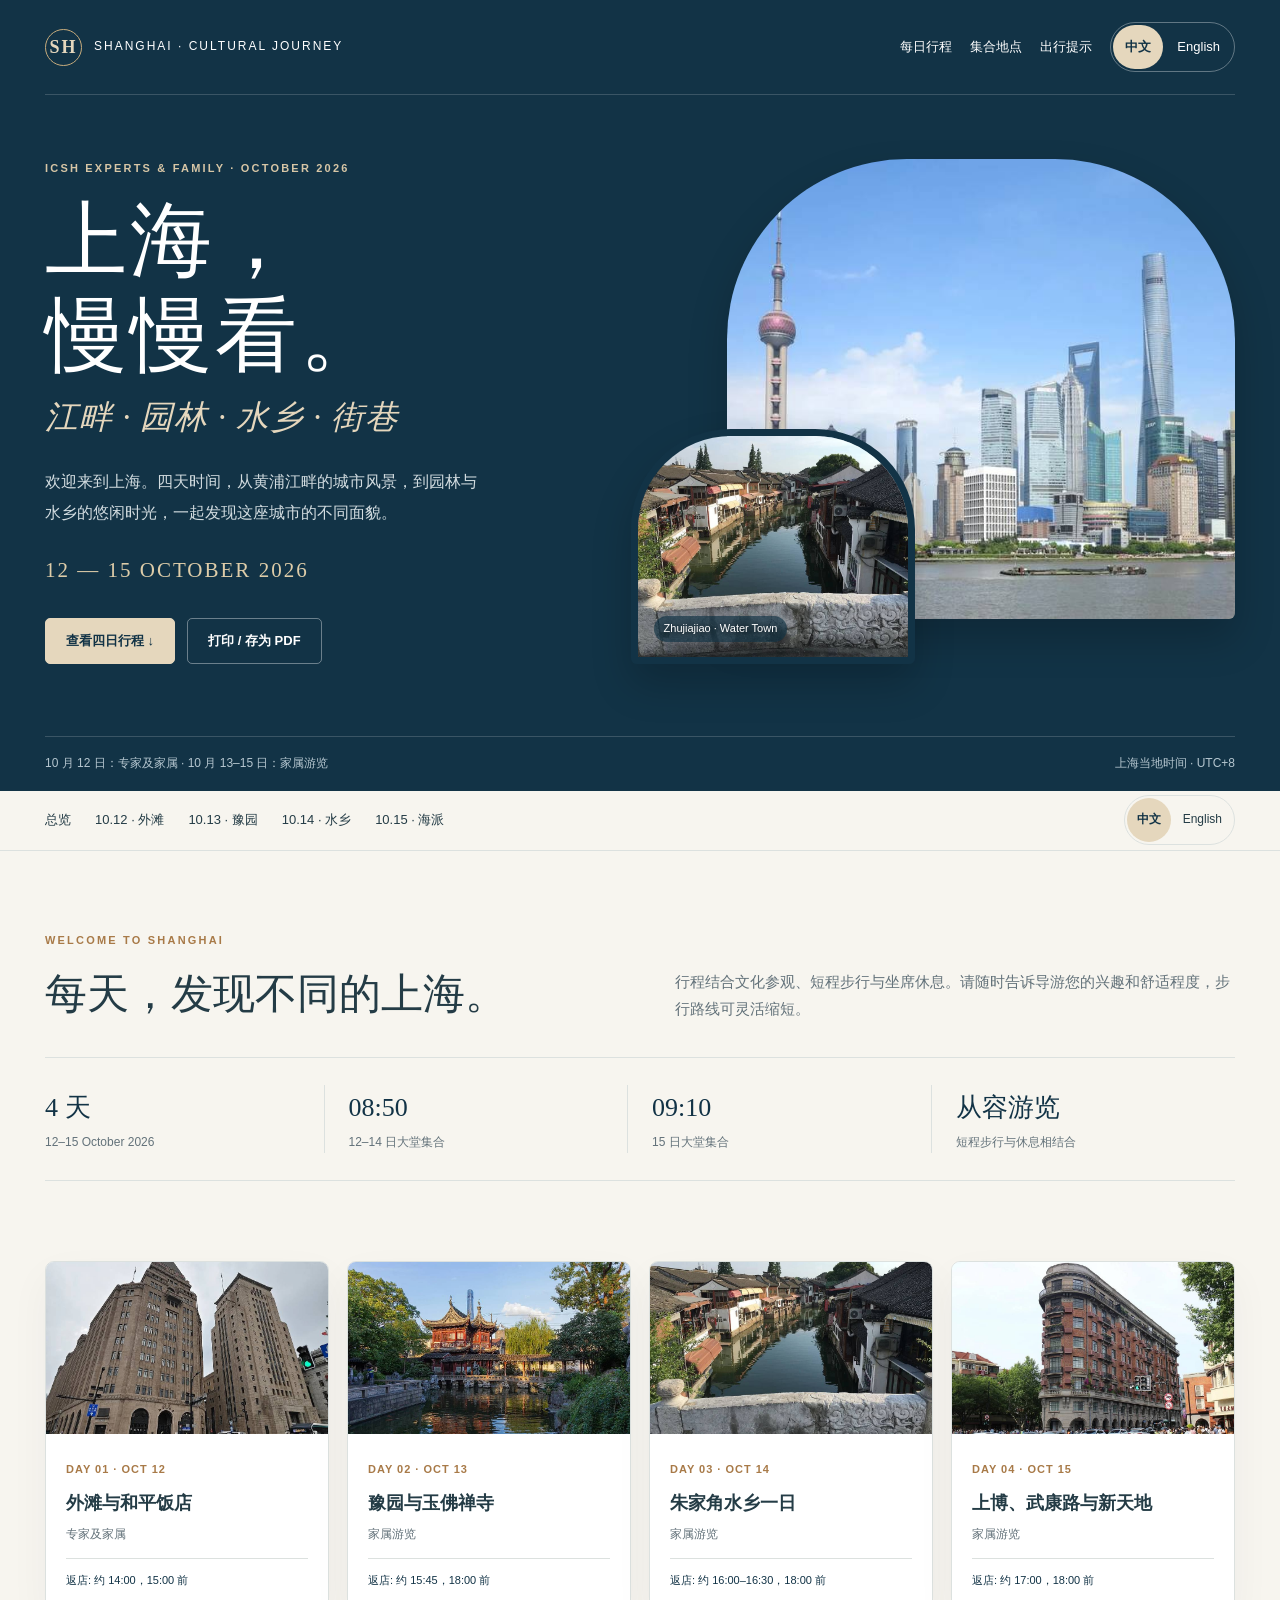
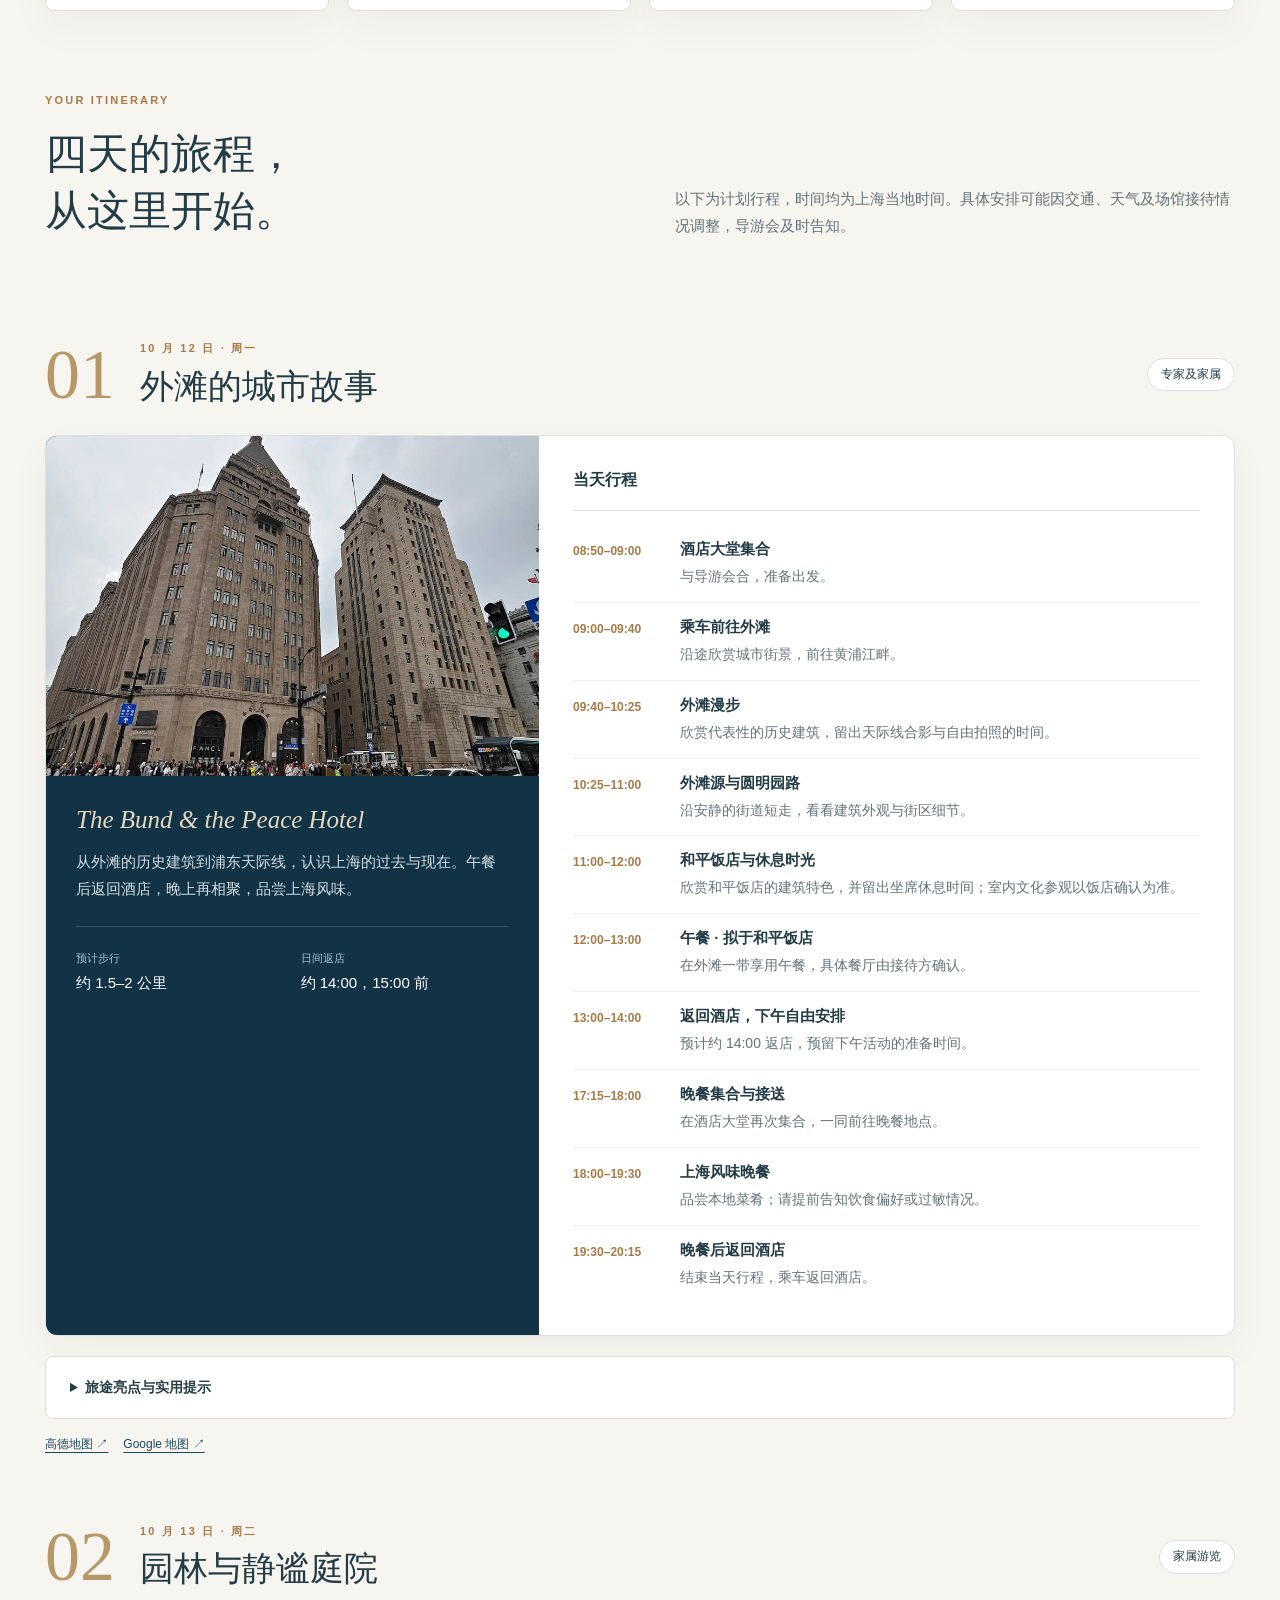
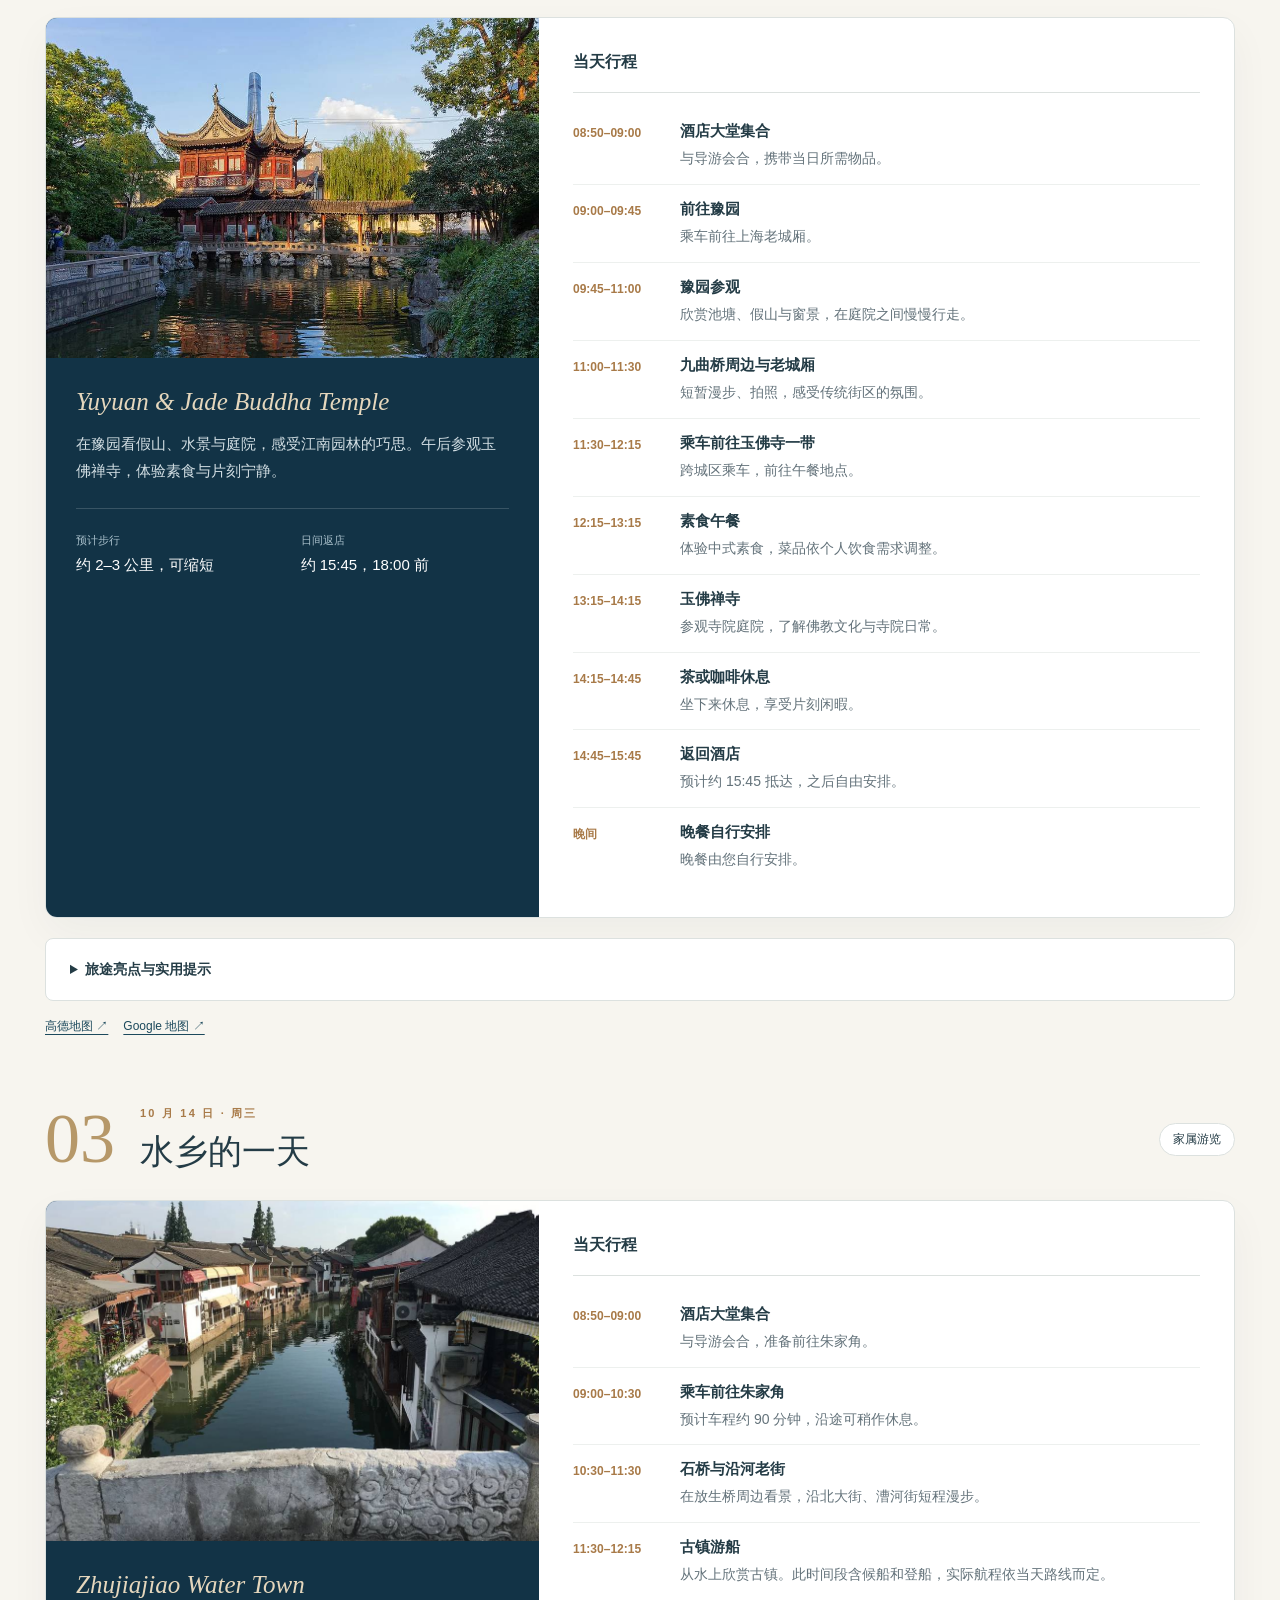
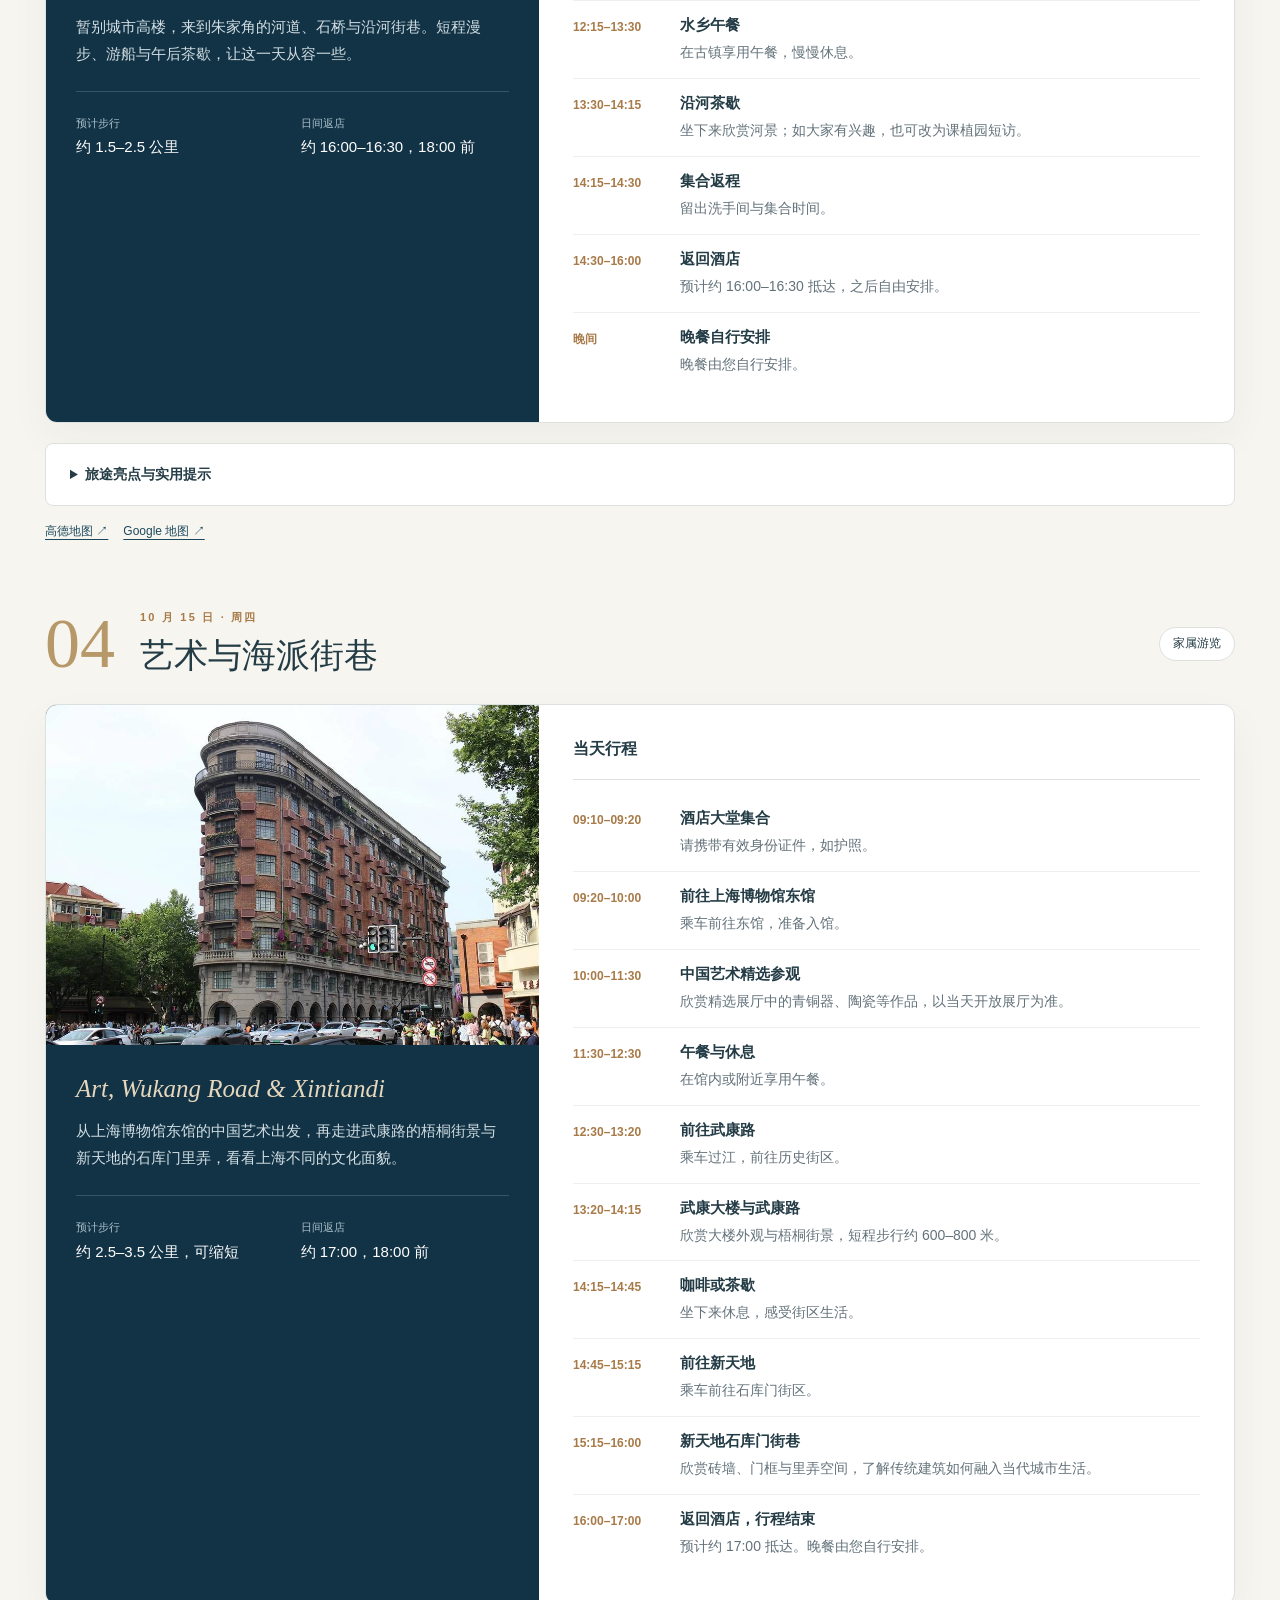
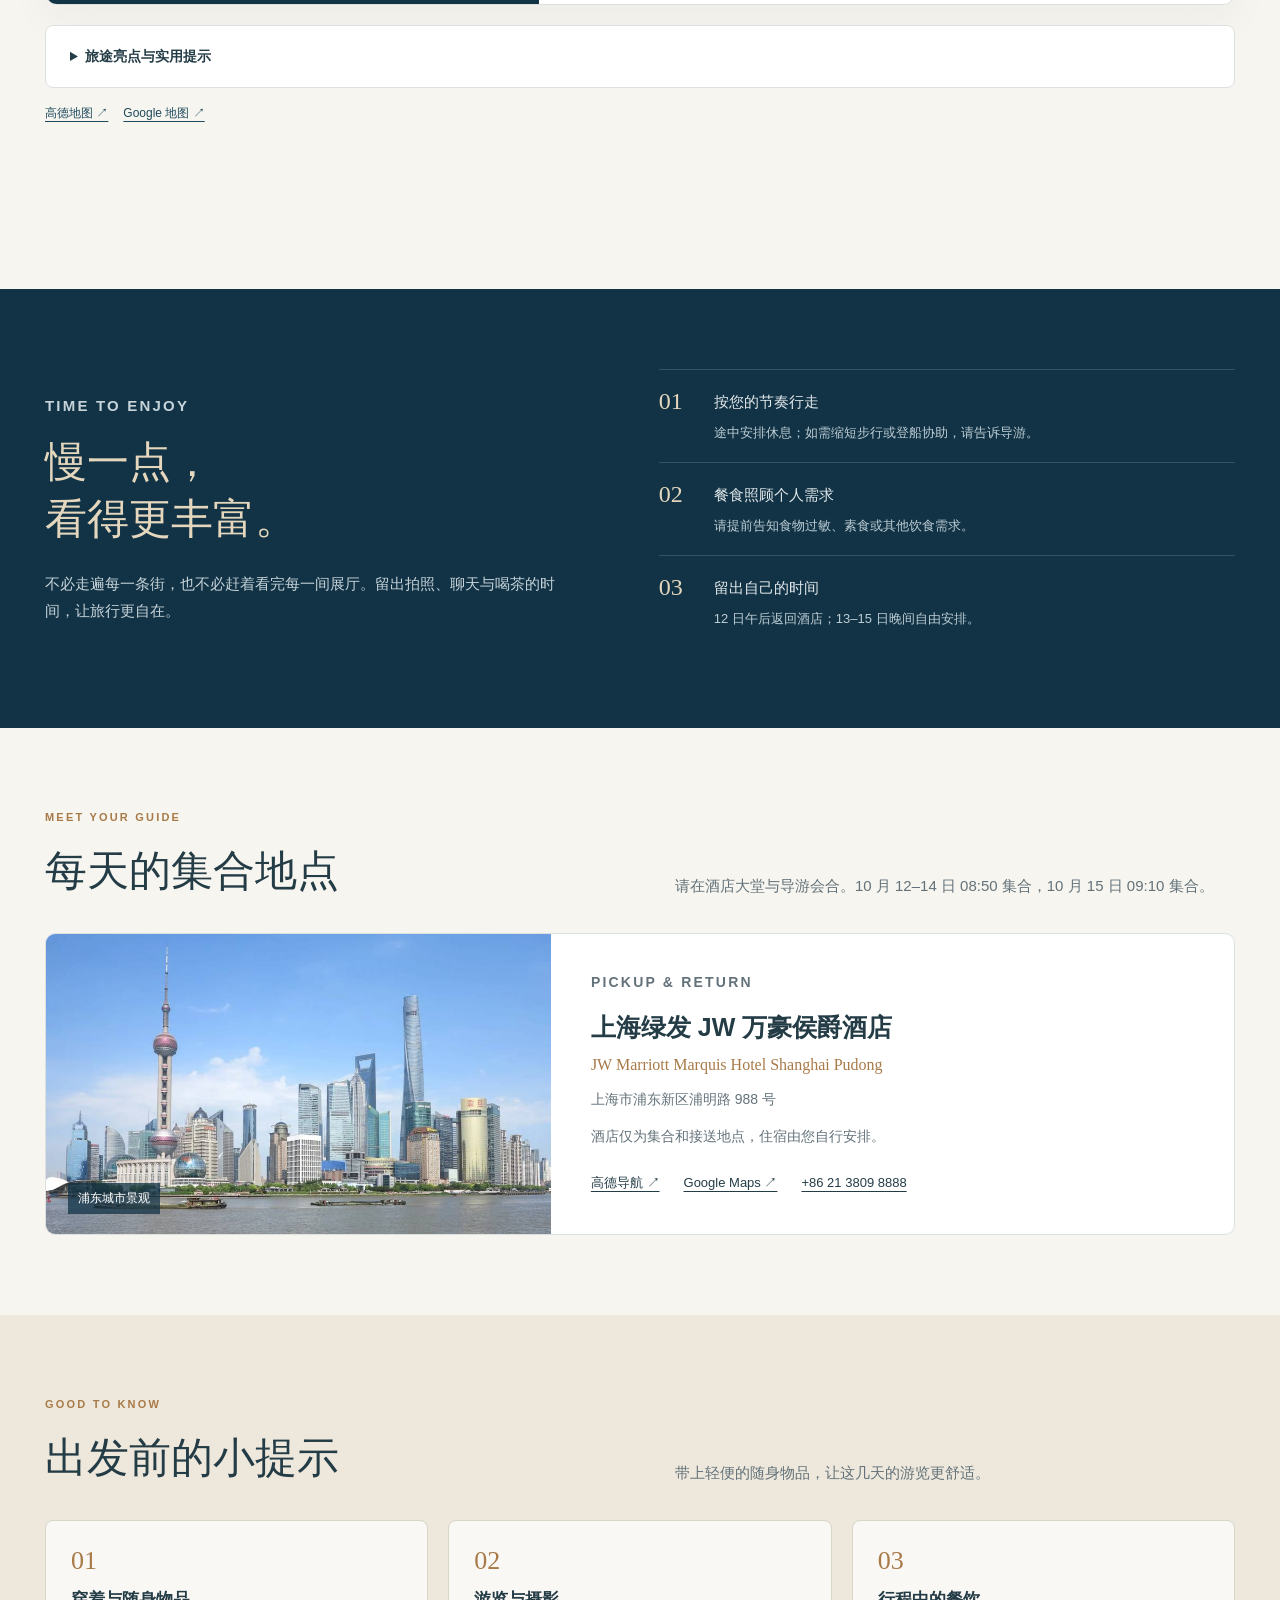
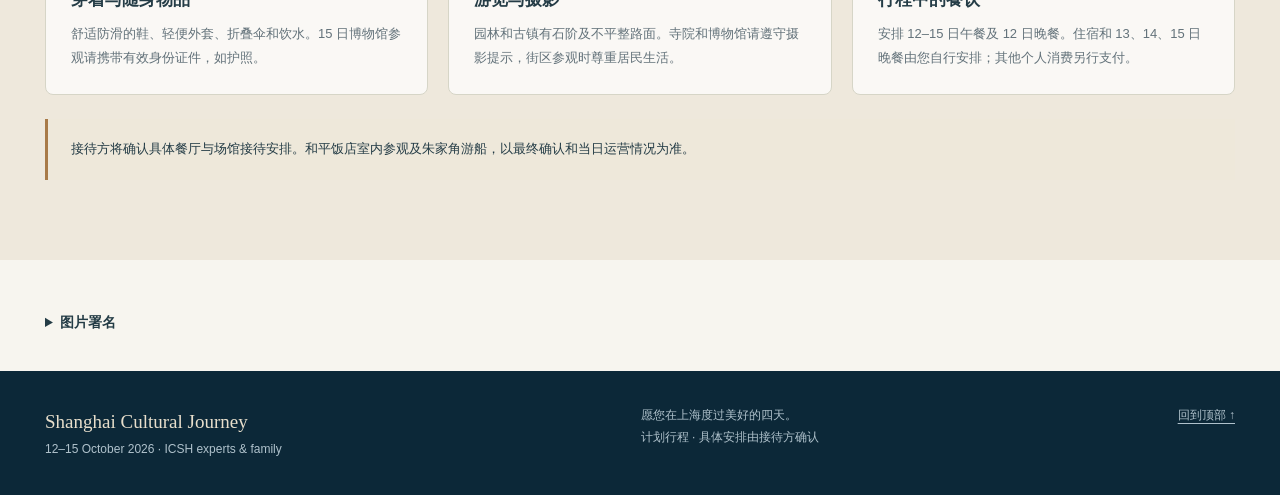
